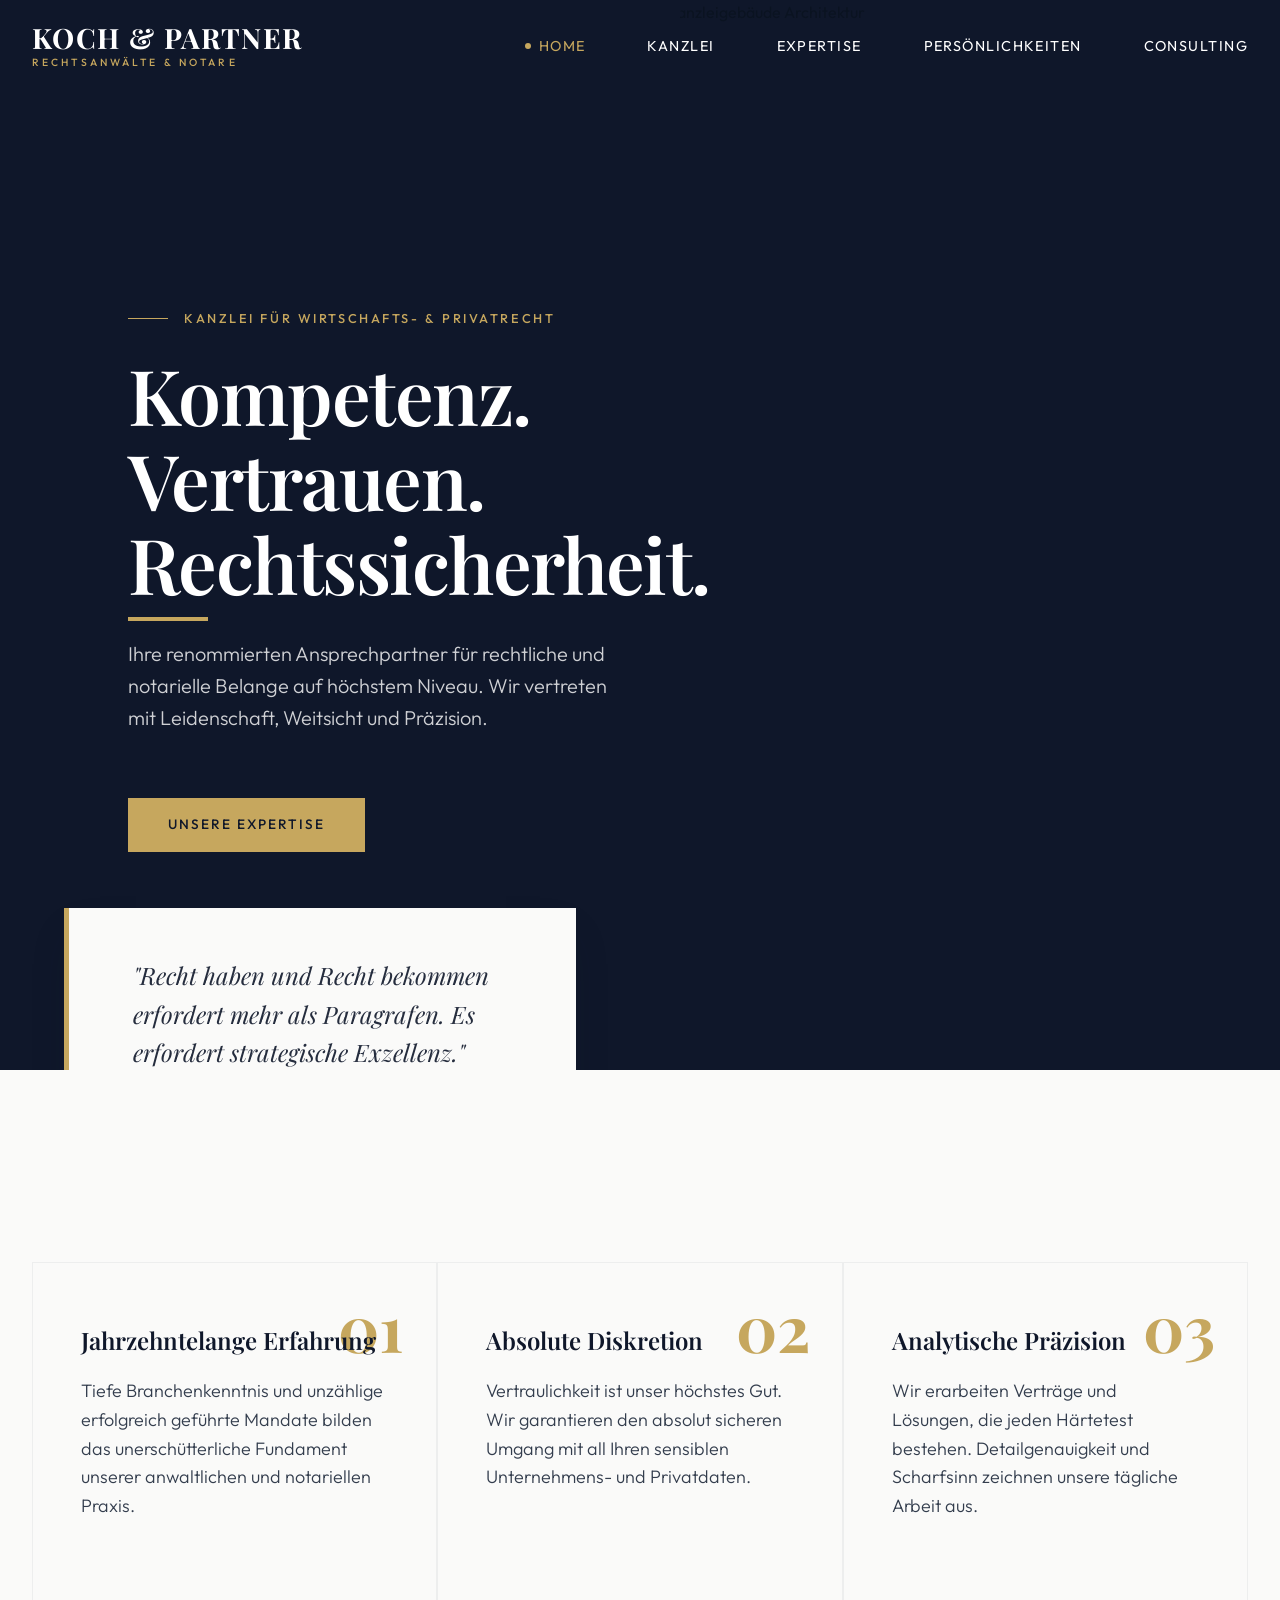
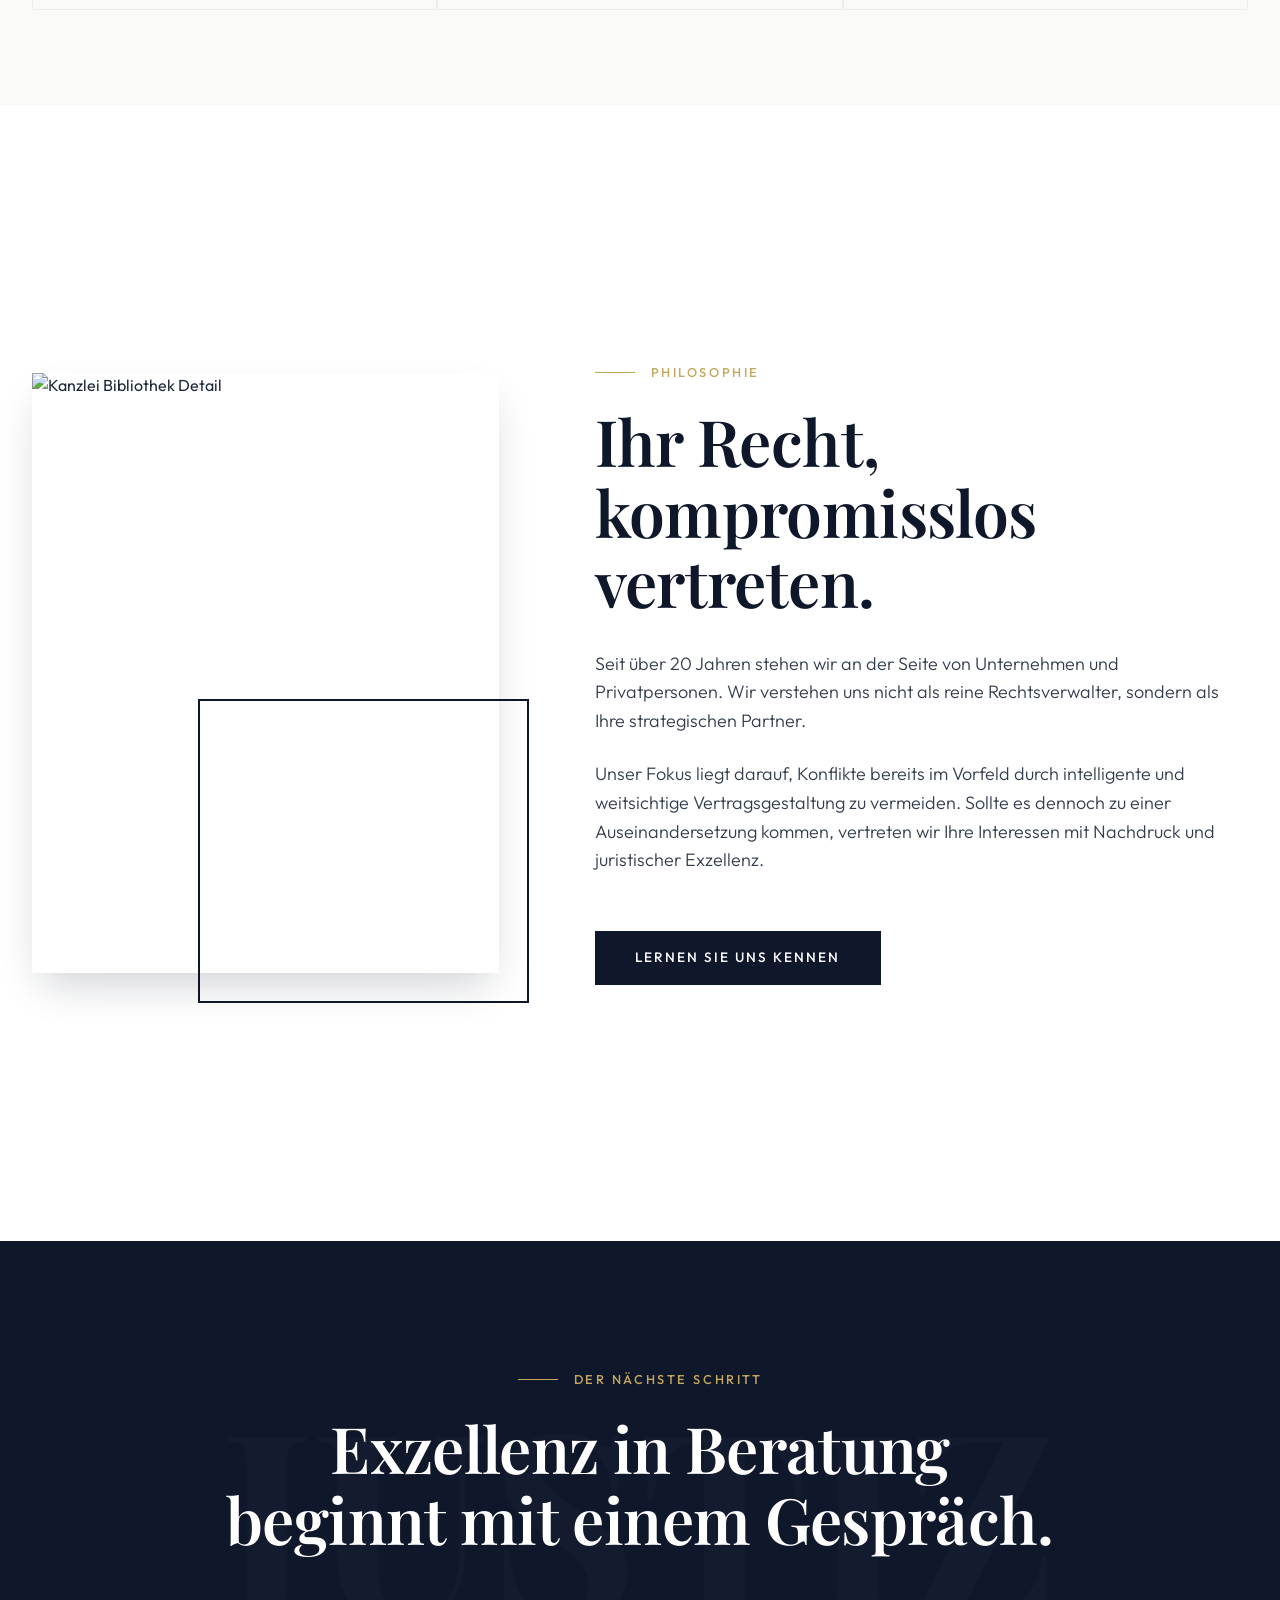
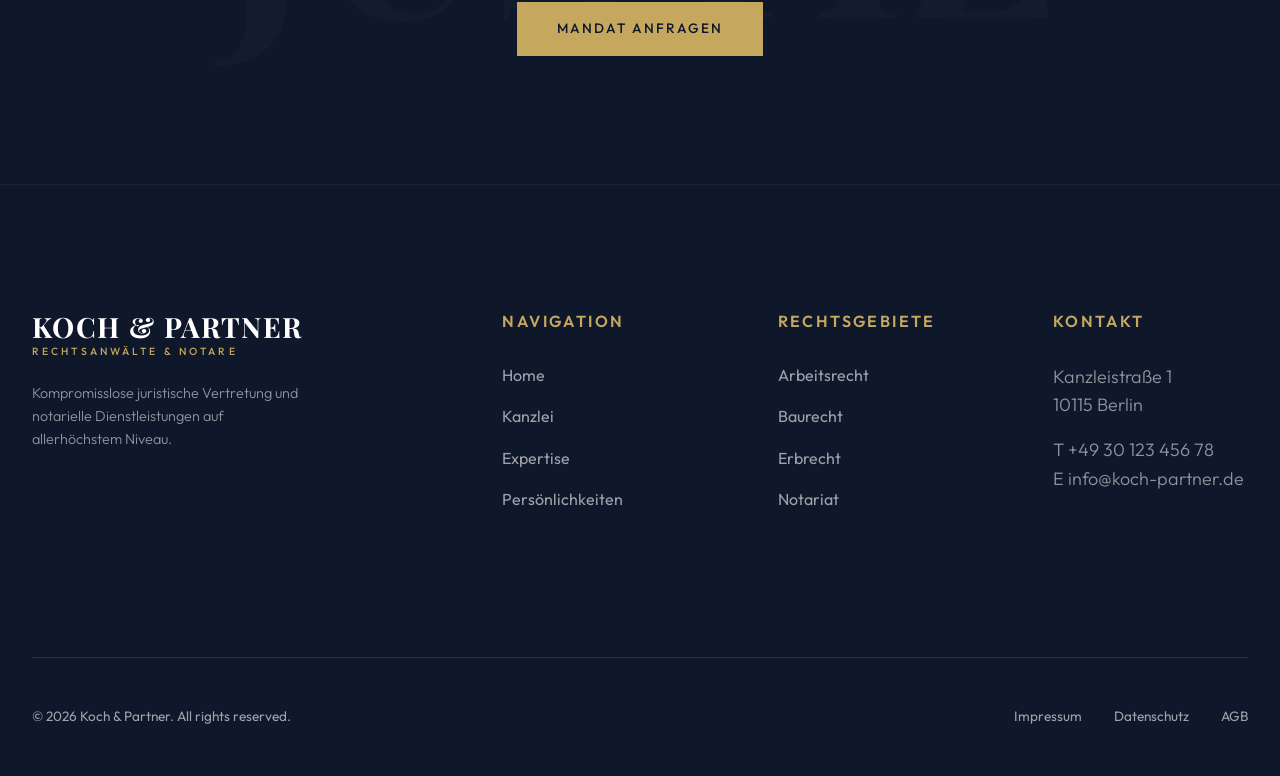
==== index.html @ fc9fce14 "Initial commit for Vercel deployment" ====
<!DOCTYPE html>
<html lang="de">

<head>
    <meta charset="UTF-8">
    <meta name="viewport" content="width=device-width, initial-scale=1.0">
    <title>Dr. Koch & Partner | Die moderne Kanzlei</title>
    <meta name="description"
        content="Moderne und exzellente Rechtsanwalts- und Notarkanzlei. Kompetenz, Vertrauen und Rechtssicherheit auf höchstem Niveau.">
    <link rel="stylesheet" href="index.css">
    <script src="main.js" defer></script>

    <style>
        /* Creative Home Styles */
        .hero {
            min-height: 100vh;
            display: grid;
            grid-template-columns: 1fr 1fr;
            background-color: var(--color-primary);
            position: relative;
            overflow: hidden;
        }

        .hero-content {
            padding: 20vh 5vw 10vh 10vw;
            display: flex;
            flex-direction: column;
            justify-content: center;
            z-index: 2;
            color: var(--color-white);
        }

        .hero-content h1 {
            color: var(--color-white);
            margin-bottom: 2rem;
            position: relative;
        }

        .hero-content h1::after {
            content: '';
            position: absolute;
            bottom: -15px;
            left: 0;
            width: 80px;
            height: 4px;
            background: var(--color-accent);
        }

        .hero-content p {
            font-size: 1.25rem;
            max-width: 500px;
            margin-bottom: 3rem;
            opacity: 0.8;
            font-weight: 300;
        }

        .hero-image-wrapper {
            position: absolute;
            top: 0;
            right: 0;
            width: 55%;
            height: 100%;
            clip-path: polygon(15% 0, 100% 0, 100% 100%, 0% 100%);
            z-index: 1;
        }

        .hero-image-wrapper img {
            width: 100%;
            height: 100%;
            object-fit: cover;
            filter: brightness(0.7) contrast(1.1);
        }

        /* Abstract overlapping block */
        .abstract-block {
            position: absolute;
            bottom: -50px;
            left: 5vw;
            background: var(--color-bg);
            padding: 3rem 4rem;
            width: 40%;
            min-width: 400px;
            z-index: 3;
            box-shadow: var(--shadow-hover);
            border-left: 5px solid var(--color-accent);
        }

        .abstract-block p {
            color: var(--color-primary);
            font-family: var(--font-heading);
            font-size: 1.5rem;
            font-style: italic;
            margin: 0;
        }

        /* Premium Features */
        .features-section {
            padding: 12rem 0 6rem;
            background-color: var(--color-bg);
            position: relative;
        }

        .features-grid {
            display: grid;
            grid-template-columns: repeat(3, 1fr);
            gap: 0;
        }

        .feature-card {
            padding: 4rem 3rem;
            border: 1px solid rgba(15, 23, 42, 0.05);
            transition: all 0.4s ease;
            position: relative;
            overflow: hidden;
            z-index: 1;
        }

        .feature-card::before {
            content: '';
            position: absolute;
            top: 0;
            left: 0;
            width: 100%;
            height: 100%;
            background: var(--color-white);
            z-index: -1;
            transform: scaleY(0);
            transform-origin: bottom;
            transition: transform 0.5s cubic-bezier(0.16, 1, 0.3, 1);
        }

        .feature-card:hover::before {
            transform: scaleY(1);
        }

        .feature-card:hover {
            z-index: 10;
        }

        .feature-card:hover h3 {
            color: var(--color-accent);
        }

        .feature-number {
            font-family: var(--font-heading);
            font-size: 4rem;
            color: var(--color-accent);
            position: absolute;
            top: 2rem;
            right: 2rem;
            line-height: 1;
            font-weight: 700;
            transition: var(--transition);
        }

        .feature-card:hover .feature-number {
            transform: translateY(-10px) scale(1.05);
        }

        .feature-card:active .feature-number {
            color: var(--color-primary);
            text-shadow: 0 0 25px rgba(15, 23, 42, 0.8);
        }

        .feature-card h3 {
            font-size: 1.5rem;
            margin-bottom: 1.5rem;
            position: relative;
            z-index: 1;
            transition: var(--transition);
        }

        /* Asymmetric Image Section */
        .image-text-split {
            display: grid;
            grid-template-columns: 5fr 7fr;
            align-items: center;
            gap: 6rem;
            padding: var(--spacing-xl) 0;
        }

        .split-image {
            position: relative;
        }

        .split-image img {
            width: 100%;
            height: 600px;
            object-fit: cover;
            box-shadow: var(--shadow-hover);
        }

        .split-image::after {
            content: '';
            position: absolute;
            bottom: -30px;
            right: -30px;
            width: 70%;
            height: 50%;
            border: 2px solid var(--color-primary);
            z-index: -1;
        }

        /* Huge CTA */
        .massive-cta {
            background: var(--color-primary);
            color: var(--color-white);
            padding: 8rem 0;
            text-align: center;
            position: relative;
            overflow: hidden;
        }

        .massive-cta::before {
            content: 'JUSTIZ';
            position: absolute;
            top: 50%;
            left: 50%;
            transform: translate(-50%, -50%);
            font-family: var(--font-heading);
            font-size: 20vw;
            color: rgba(255, 255, 255, 0.02);
            font-weight: 700;
            white-space: nowrap;
            pointer-events: none;
        }

        .massive-cta h2 {
            color: var(--color-white);
            font-size: clamp(3rem, 5vw, 4.5rem);
            margin-bottom: 3rem;
        }

        @media (max-width: 1024px) {
            .hero {
                grid-template-columns: 1fr;
            }

            .hero-image-wrapper {
                width: 100%;
                clip-path: none;
                opacity: 0.3;
            }

            .abstract-block {
                width: 90%;
                left: 5%;
                bottom: -80px;
                padding: 2rem;
            }

            .features-grid {
                grid-template-columns: 1fr;
            }

            .image-text-split {
                grid-template-columns: 1fr;
                gap: 3rem;
            }
        }
    </style>
</head>

<body>

    <!-- Header -> specific dark-mode for index hero -->
    <header class="site-header dark-mode">
        <div class="container">
            <a href="index.html" class="logo">
                Koch & Partner
                <span>Rechtsanwälte & Notare</span>
            </a>

            <button class="mobile-menu-btn" aria-label="Menu öffnen/schließen">
                <span></span>
                <span></span>
                <span></span>
            </button>

            <nav class="main-nav">
                <ul class="nav-list">
                    <li><a href="index.html" class="nav-link active">Home</a></li>
                    <li><a href="about.html" class="nav-link">Kanzlei</a></li>
                    <li><a href="services.html" class="nav-link">Expertise</a></li>
                    <li><a href="team.html" class="nav-link">Persönlichkeiten</a></li>
                    <li><a href="contact.html" class="nav-link">Consulting</a></li>
                </ul>
            </nav>
        </div>
    </header>

    <!-- Creative Hero Section -->
    <section class="hero">
        <div class="hero-content reveal">
            <span class="section-subtitle" style="color:var(--color-accent)">Kanzlei für Wirtschafts- &
                Privatrecht</span>
            <h1>Kompetenz.<br>Vertrauen.<br>Rechtssicherheit.</h1>
            <p>Ihre renommierten Ansprechpartner für rechtliche und notarielle Belange auf höchstem Niveau. Wir
                vertreten mit Leidenschaft, Weitsicht und Präzision.</p>
            <div style="display: flex; gap: 1.5rem; margin-top: 1rem;">
                <a href="services.html" class="btn btn-accent">Unsere Expertise</a>
            </div>
        </div>
        <div class="hero-image-wrapper">
            <img src="https://images.unsplash.com/photo-1497366811353-6870744d04b2?auto=format&fit=crop&q=80"
                alt="Modernes Kanzleigebäude Architektur">
        </div>

        <div class="abstract-block reveal delay-1">
            <p>"Recht haben und Recht bekommen erfordert mehr als Paragrafen. Es erfordert strategische Exzellenz."</p>
        </div>
    </section>

    <!-- Features Section / Grid -->
    <section class="features-section">
        <div class="container" style="max-width: 100%;">
            <div class="features-grid reveal delay-2">

                <div class="feature-card">
                    <span class="feature-number">01</span>
                    <h3>Jahrzehntelange Erfahrung</h3>
                    <p>Tiefe Branchenkenntnis und unzählige erfolgreich geführte Mandate bilden das unerschütterliche
                        Fundament unserer anwaltlichen und notariellen Praxis.</p>
                </div>

                <div class="feature-card">
                    <span class="feature-number">02</span>
                    <h3>Absolute Diskretion</h3>
                    <p>Vertraulichkeit ist unser höchstes Gut. Wir garantieren den absolut sicheren Umgang mit all Ihren
                        sensiblen Unternehmens- und Privatdaten.</p>
                </div>

                <div class="feature-card">
                    <span class="feature-number">03</span>
                    <h3>Analytische Präzision</h3>
                    <p>Wir erarbeiten Verträge und Lösungen, die jeden Härtetest bestehen. Detailgenauigkeit und
                        Scharfsinn zeichnen unsere tägliche Arbeit aus.</p>
                </div>

            </div>
        </div>
    </section>

    <!-- Asymmetric Split -->
    <section class="section-bg-light">
        <div class="container">
            <div class="image-text-split">
                <div class="split-image reveal">
                    <img src="https://images.unsplash.com/photo-1589829085413-56de8ae18c73?auto=format&fit=crop&q=80"
                        alt="Kanzlei Bibliothek Detail">
                </div>
                <div class="split-text reveal delay-1">
                    <span class="section-subtitle">Philosophie</span>
                    <h2 class="section-title">Ihr Recht, kompromisslos vertreten.</h2>
                    <p>Seit über 20 Jahren stehen wir an der Seite von Unternehmen und Privatpersonen. Wir verstehen uns
                        nicht als reine Rechtsverwalter, sondern als Ihre strategischen Partner.</p>
                    <p>Unser Fokus liegt darauf, Konflikte bereits im Vorfeld durch intelligente und weitsichtige
                        Vertragsgestaltung zu vermeiden. Sollte es dennoch zu einer Auseinandersetzung kommen, vertreten
                        wir Ihre Interessen mit Nachdruck und juristischer Exzellenz.</p>
                    <a href="about.html" class="btn btn-primary" style="margin-top: 2rem;">Lernen Sie uns kennen</a>
                </div>
            </div>
        </div>
    </section>

    <!-- Massive CTA -->
    <section class="massive-cta">
        <div class="container reveal">
            <span class="section-subtitle" style="justify-content: center;">Der nächste Schritt</span>
            <h2>Exzellenz in Beratung<br>beginnt mit einem Gespräch.</h2>
            <a href="contact.html" class="btn btn-accent">Mandat anfragen</a>
        </div>
    </section>

    <!-- Footer -->
    <footer class="site-footer">
        <div class="container">
            <div class="footer-grid">
                <div class="footer-col">
                    <a href="index.html" class="logo">
                        Koch & Partner
                        <span>Rechtsanwälte & Notare</span>
                    </a>
                    <p style="font-size: 0.9rem; max-width: 280px;">Kompromisslose juristische Vertretung und notarielle
                        Dienstleistungen auf allerhöchstem Niveau.</p>
                </div>

                <div class="footer-col">
                    <h4>Navigation</h4>
                    <ul class="footer-nav">
                        <li><a href="index.html">Home</a></li>
                        <li><a href="about.html">Kanzlei</a></li>
                        <li><a href="services.html">Expertise</a></li>
                        <li><a href="team.html">Persönlichkeiten</a></li>
                    </ul>
                </div>

                <div class="footer-col">
                    <h4>Rechtsgebiete</h4>
                    <ul class="footer-nav">
                        <li><a href="services.html">Arbeitsrecht</a></li>
                        <li><a href="services.html">Baurecht</a></li>
                        <li><a href="services.html">Erbrecht</a></li>
                        <li><a href="services.html">Notariat</a></li>
                    </ul>
                </div>

                <div class="footer-col">
                    <h4>Kontakt</h4>
                    <div class="footer-contact">
                        <p>Kanzleistraße 1<br>10115 Berlin</p>
                        <p>T +49 30 123 456 78<br>E info@koch-partner.de</p>
                    </div>
                </div>
            </div>

            <div class="footer-bottom">
                <div>&copy; 2026 Koch & Partner. All rights reserved.</div>
                <div style="display:flex; gap: 2rem;">
                    <a href="#" style="color: rgba(255,255,255,0.6);">Impressum</a>
                    <a href="#" style="color: rgba(255,255,255,0.6);">Datenschutz</a>
                    <a href="#" style="color: rgba(255,255,255,0.6);">AGB</a>
                </div>
            </div>
        </div>
    </footer>

</body>

</html>
---- index.css ----
/* index.css - Version 2.0 (Creative Redesign) */
@import url('https://fonts.googleapis.com/css2?family=Outfit:wght@300;400;500;600;700&family=Playfair+Display:ital,wght@0,400;0,600;0,700;1,400;1,600&display=swap');

:root {
    /* New Color Palette */
    --color-primary: #0F172A;
    /* Deep Midnight Blue */
    --color-accent: #C6A75E;
    /* Warm Champagne Gold */
    --color-bg: #FAFAF9;
    /* Off-White */
    --color-text: #1E293B;
    /* Anthracite */
    --color-white: #FFFFFF;

    /* Gradients & Shadows for Premium Feel */
    --gradient-primary: linear-gradient(135deg, #0F172A 0%, #1E293B 100%);
    --gradient-accent: linear-gradient(135deg, #C6A75E 0%, #E3C886 100%);
    --shadow-soft: 0 10px 30px -10px rgba(15, 23, 42, 0.1);
    --shadow-hover: 0 20px 40px -10px rgba(15, 23, 42, 0.2);

    /* Typography */
    --font-heading: 'Playfair Display', serif;
    --font-body: 'Outfit', sans-serif;

    /* Spacing & Layout */
    --container-max-width: 1400px;
    --spacing-xs: 0.5rem;
    --spacing-sm: 1rem;
    --spacing-md: 2rem;
    --spacing-lg: 5rem;
    --spacing-xl: 8rem;

    /* Styling */
    --border-radius: 0px;
    /* Sharp, modern edges */
    --transition: all 0.4s cubic-bezier(0.16, 1, 0.3, 1);
}

/* Reset & Smooth Scroll */
html {
    scroll-behavior: smooth;
}

* {
    margin: 0;
    padding: 0;
    box-sizing: border-box;
}

body {
    font-family: var(--font-body);
    background-color: var(--color-bg);
    color: var(--color-text);
    line-height: 1.6;
    -webkit-font-smoothing: antialiased;
    -moz-osx-font-smoothing: grayscale;
    overflow-x: hidden;
}

/* Typography Enhancements */
h1,
h2,
h3,
h4,
h5,
h6 {
    font-family: var(--font-heading);
    color: var(--color-primary);
    font-weight: 600;
    line-height: 1.1;
}

h1 {
    font-size: clamp(3rem, 6vw, 5.5rem);
    letter-spacing: -0.02em;
}

h2 {
    font-size: clamp(2.5rem, 5vw, 4rem);
    letter-spacing: -0.01em;
    margin-bottom: 2rem;
}

h3 {
    font-size: clamp(1.5rem, 3vw, 2rem);
}

p {
    font-size: 1.125rem;
    opacity: 0.9;
    margin-bottom: 1.5rem;
    font-weight: 300;
}

a {
    color: var(--color-accent);
    text-decoration: none;
    transition: var(--transition);
}

img {
    max-width: 100%;
    height: auto;
    display: block;
}

.container {
    max-width: var(--container-max-width);
    margin: 0 auto;
    padding: 0 var(--spacing-md);
}

/* Buttons - Modernized */
.btn {
    display: inline-flex;
    align-items: center;
    justify-content: center;
    padding: 1rem 2.5rem;
    font-family: var(--font-body);
    font-weight: 500;
    text-align: center;
    border: none;
    cursor: pointer;
    transition: var(--transition);
    text-transform: uppercase;
    letter-spacing: 0.15em;
    font-size: 0.85rem;
    position: relative;
    overflow: hidden;
    z-index: 1;
}

.btn::before {
    content: '';
    position: absolute;
    top: 0;
    left: 0;
    right: 0;
    bottom: 0;
    z-index: -1;
    transform: scaleX(0);
    transform-origin: left;
    transition: transform 0.5s cubic-bezier(0.16, 1, 0.3, 1);
}

.btn:hover::before {
    transform: scaleX(1);
}

.btn-primary {
    background-color: var(--color-primary);
    color: var(--color-white);
}

.btn-primary::before {
    background-color: var(--color-accent);
}

.btn-primary:hover {
    color: var(--color-primary);
    box-shadow: var(--shadow-hover);
}

.btn:active::before {
    opacity: 0;
}

.btn-primary:active {
    box-shadow: 0 0 0 2px var(--color-accent), 0 0 20px rgba(198, 167, 94, 0.8);
}

.btn-accent {
    background-color: var(--color-accent);
    color: var(--color-primary);
}

.btn-accent::before {
    background-color: var(--color-primary);
}

.btn-accent:hover {
    color: var(--color-white);
    box-shadow: var(--shadow-hover);
}

.btn-accent:active {
    box-shadow: 0 0 0 2px var(--color-primary), 0 0 20px rgba(15, 23, 42, 0.6);
}

.btn-outline {
    background-color: transparent;
    border: 1px solid var(--color-primary);
    color: var(--color-primary);
}

.btn-outline::before {
    background-color: var(--color-primary);
}

.btn-outline:hover {
    color: var(--color-white);
}

/* Modern Creative Header */
.site-header {
    position: fixed;
    top: 0;
    left: 0;
    width: 100%;
    z-index: 1000;
    padding: 1.5rem 0;
    transition: all 0.5s cubic-bezier(0.16, 1, 0.3, 1);
    background: transparent;
}

/* Glassmorphism Solid State on Scroll */
.site-header.scrolled {
    background: rgba(250, 250, 249, 0.85);
    backdrop-filter: blur(20px);
    -webkit-backdrop-filter: blur(20px);
    border-bottom: 1px solid rgba(15, 23, 42, 0.05);
    padding: 1rem 0;
}

/* Specific logic for dark heroes */
.site-header.dark-mode {
    color: var(--color-white);
}

.site-header.dark-mode .nav-link,
.site-header.dark-mode .logo {
    color: var(--color-white);
}

.site-header.dark-mode .nav-link::before {
    background-color: var(--color-accent);
}

/* Revert to dark text when scrolled */
.site-header.scrolled.dark-mode .nav-link,
.site-header.scrolled.dark-mode .logo {
    color: var(--color-primary);
}

.site-header .container {
    display: flex;
    justify-content: space-between;
    align-items: center;
}

.logo {
    font-family: var(--font-heading);
    font-size: 1.75rem;
    font-weight: 700;
    color: var(--color-primary);
    display: flex;
    flex-direction: column;
    line-height: 1;
    text-transform: uppercase;
    letter-spacing: 0.05em;
    position: relative;
    z-index: 1001;
}

.logo span {
    font-family: var(--font-body);
    font-size: 0.65rem;
    font-weight: 500;
    letter-spacing: 0.3em;
    color: var(--color-accent);
    margin-top: 0.4rem;
}

/* Nav */
.main-nav {
    display: flex;
    align-items: center;
}

.nav-list {
    list-style: none;
    display: flex;
    gap: 3rem;
}

.nav-link {
    color: var(--color-primary);
    font-family: var(--font-body);
    font-weight: 400;
    font-size: 0.9rem;
    text-transform: uppercase;
    letter-spacing: 0.1em;
    position: relative;
    padding: 0.5rem 0;
    display: flex;
    align-items: center;
    gap: 0.5rem;
    transition: var(--transition);
}

/* Creative hover state: Small gold dot appears */
.nav-link::before {
    content: '';
    display: inline-block;
    width: 6px;
    height: 6px;
    background-color: var(--color-accent);
    border-radius: 50%;
    opacity: 0;
    transform: scale(0);
    transition: var(--transition);
}

.nav-link:hover::before,
.nav-link.active::before {
    opacity: 1;
    transform: scale(1);
}

.nav-link:hover,
.nav-link.active {
    color: var(--color-accent) !important;
}

/* Mobile Menu Toggle - Creative Cross */
.mobile-menu-btn {
    display: none;
    background: none;
    border: none;
    cursor: pointer;
    width: 30px;
    height: 20px;
    position: relative;
    z-index: 1001;
}

.mobile-menu-btn span {
    display: block;
    position: absolute;
    height: 2px;
    width: 100%;
    background: var(--color-accent);
    /* Make it accent color always */
    border-radius: 2px;
    opacity: 1;
    left: 0;
    transform: rotate(0deg);
    transition: .25s ease-in-out;
}

.mobile-menu-btn span:nth-child(1) {
    top: 0px;
}

.mobile-menu-btn span:nth-child(2) {
    top: 10px;
    width: 70%;
    right: 0;
    left: auto;
}

.mobile-menu-btn span:nth-child(3) {
    top: 20px;
}

.mobile-menu-btn.open span:nth-child(1) {
    top: 10px;
    transform: rotate(135deg);
}

.mobile-menu-btn.open span:nth-child(2) {
    opacity: 0;
    right: -60px;
}

.mobile-menu-btn.open span:nth-child(3) {
    top: 10px;
    transform: rotate(-135deg);
}

/* Layout Utilities */
section {
    padding: var(--spacing-xl) 0;
    position: relative;
}

.section-bg-light {
    background-color: var(--color-white);
}

.section-bg-dark {
    background-color: var(--color-primary);
    color: var(--color-white);
}

.section-bg-dark h2,
.section-bg-dark h3,
.section-bg-dark p {
    color: var(--color-white);
}

.section-subtitle {
    color: var(--color-accent);
    font-family: var(--font-body);
    font-weight: 500;
    text-transform: uppercase;
    letter-spacing: 0.2em;
    font-size: 0.8rem;
    display: flex;
    align-items: center;
    gap: 1rem;
    margin-bottom: 1.5rem;
}

/* Decorative line next to subtitles */
.section-subtitle::before {
    content: '';
    width: 40px;
    height: 1px;
    background-color: var(--color-accent);
}

/* Creative Reveal Animations */
.reveal {
    opacity: 0;
    transform: translateY(40px);
    transition: opacity 1s cubic-bezier(0.16, 1, 0.3, 1), transform 1s cubic-bezier(0.16, 1, 0.3, 1);
}

.reveal.active {
    opacity: 1;
    transform: translateY(0);
}

.reveal.delay-1 {
    transition-delay: 0.2s;
}

.reveal.delay-2 {
    transition-delay: 0.4s;
}

/* Footer - Fixing hover issue */
.site-footer {
    background-color: var(--color-primary);
    color: rgba(255, 255, 255, 0.6);
    padding: var(--spacing-xl) 0 3rem;
    border-top: 1px solid rgba(255, 255, 255, 0.05);
}

.footer-grid {
    display: grid;
    grid-template-columns: 2fr 1fr 1fr 1fr;
    gap: var(--spacing-lg);
    margin-bottom: var(--spacing-xl);
}

.footer-col h4 {
    color: var(--color-accent);
    font-size: 1rem;
    text-transform: uppercase;
    letter-spacing: 0.15em;
    margin-bottom: 2rem;
    font-family: var(--font-body);
}

/* Here is the fix for the footer logo */
.site-footer .logo {
    color: var(--color-white);
    /* Ensure it's white to contrast deep blue/black */
    margin-bottom: 1.5rem;
}

.site-footer .logo:hover {
    color: var(--color-accent);
    /* Turns gold on hover instead of black */
}

.footer-nav {
    list-style: none;
}

.footer-nav li {
    margin-bottom: 1rem;
}

.footer-nav a {
    color: rgba(255, 255, 255, 0.6);
    transition: var(--transition);
}

.footer-nav a:hover {
    color: var(--color-accent);
    padding-left: 8px;
    /* Cool hover slide effect */
}

.footer-contact p {
    margin-bottom: 1rem;
    font-weight: 300;
}

.footer-bottom {
    display: flex;
    justify-content: space-between;
    align-items: center;
    padding-top: 3rem;
    border-top: 1px solid rgba(255, 255, 255, 0.1);
    font-size: 0.85rem;
}

/* Form Styles Global */
.form-group {
    margin-bottom: 2rem;
    position: relative;
}

.form-control {
    width: 100%;
    padding: 1rem 0;
    background: transparent;
    border: none;
    border-bottom: 1px solid rgba(30, 41, 59, 0.2);
    font-family: var(--font-body);
    font-size: 1.1rem;
    color: var(--color-text);
    transition: var(--transition);
}

.form-control:focus {
    outline: none;
    border-bottom-color: var(--color-accent);
}

.form-group label {
    position: absolute;
    top: 1rem;
    left: 0;
    font-size: 1.1rem;
    color: rgba(30, 41, 59, 0.5);
    transition: var(--transition);
    pointer-events: none;
}

.form-control:focus~label,
.form-control:valid~label {
    top: -10px;
    font-size: 0.85rem;
    color: var(--color-accent);
}

/* Media Queries */
@media (max-width: 1024px) {
    .footer-grid {
        grid-template-columns: 1fr 1fr;
    }
}

@media (max-width: 768px) {
    .mobile-menu-btn {
        display: block;
    }

    .main-nav {
        position: fixed;
        top: 0;
        left: 0;
        width: 100%;
        height: 100vh;
        background-color: var(--color-primary);
        display: flex;
        justify-content: center;
        align-items: center;
        opacity: 0;
        visibility: hidden;
        transition: all 0.5s cubic-bezier(0.16, 1, 0.3, 1);
        z-index: 1000;
    }

    .main-nav.active {
        opacity: 1;
        visibility: visible;
    }

    .nav-list {
        flex-direction: column;
        align-items: center;
        gap: 2.5rem;
    }

    .nav-link {
        color: var(--color-white) !important;
        font-size: 1.5rem;
    }

    .nav-link:hover {
        color: var(--color-accent) !important;
    }

    section {
        padding: var(--spacing-lg) 0;
    }

    .footer-grid {
        grid-template-columns: 1fr;
    }

    .footer-bottom {
        flex-direction: column;
        gap: 1rem;
        text-align: center;
    }
}
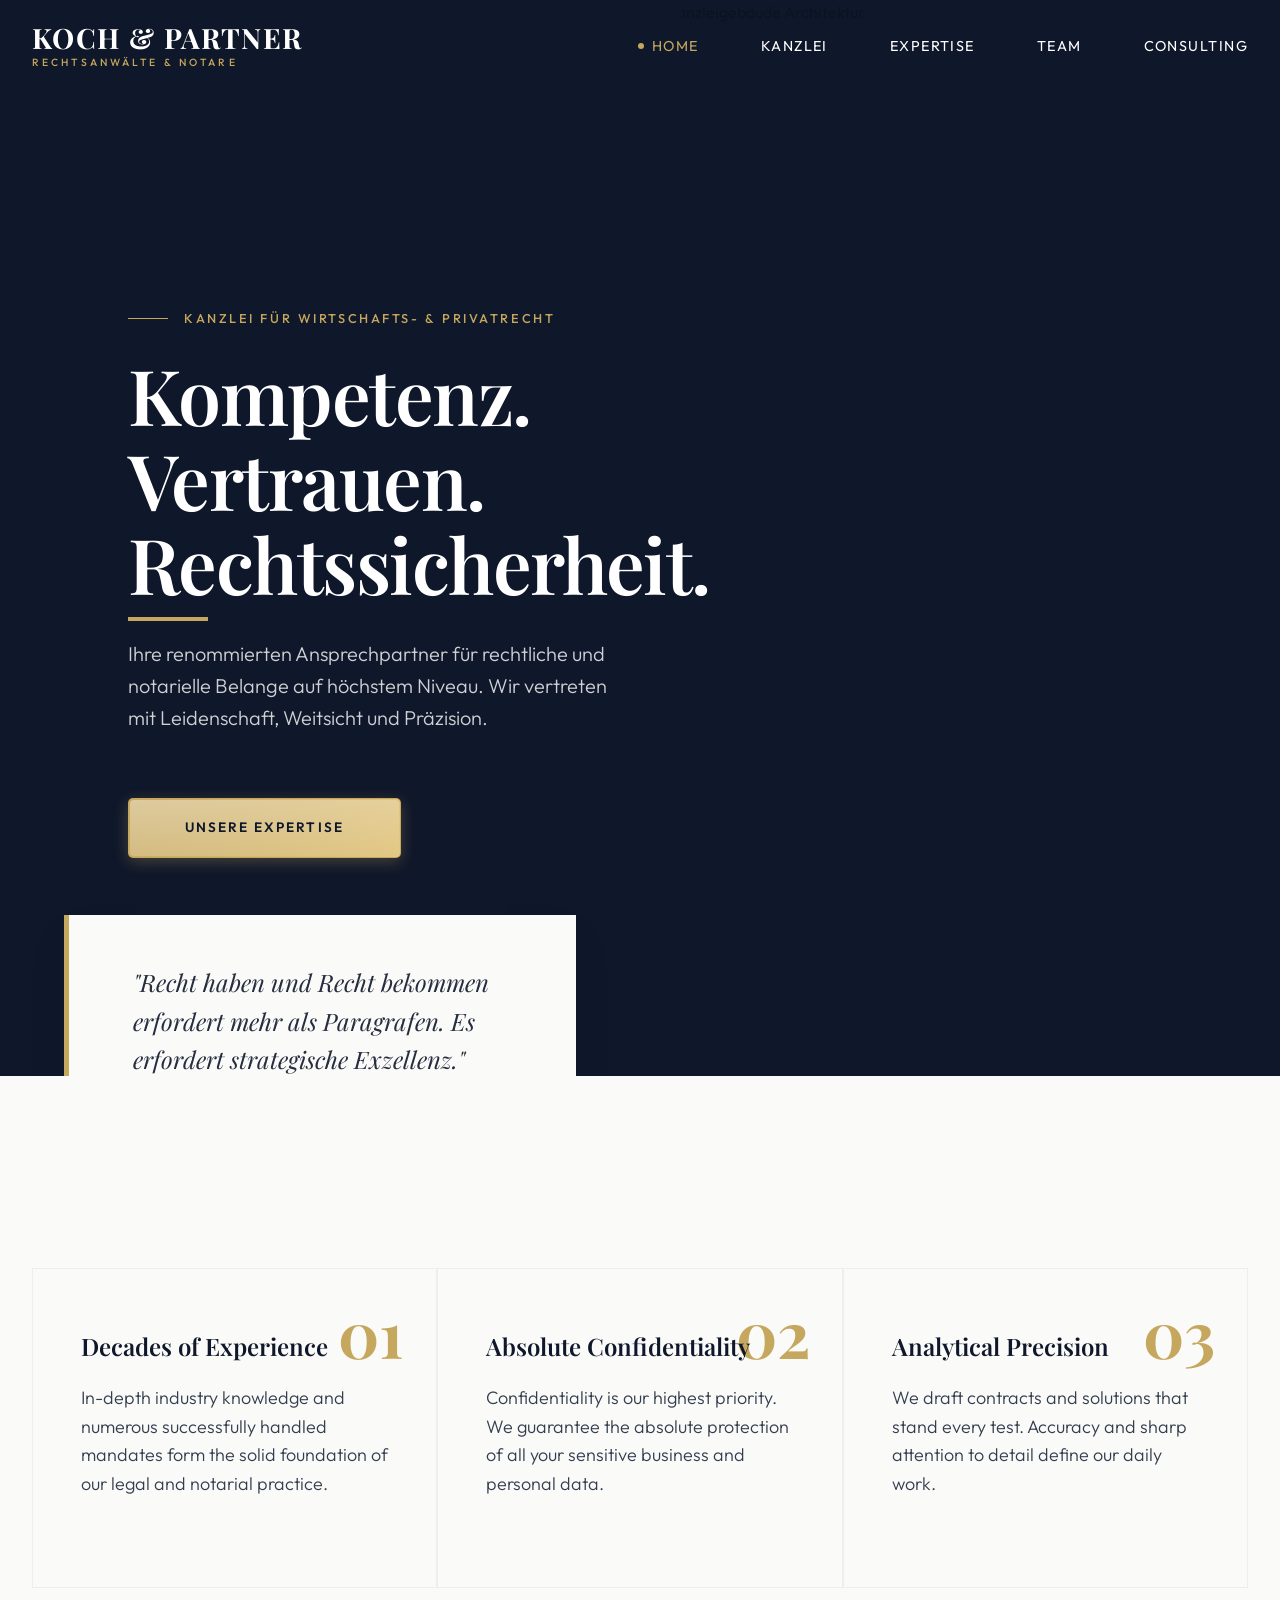
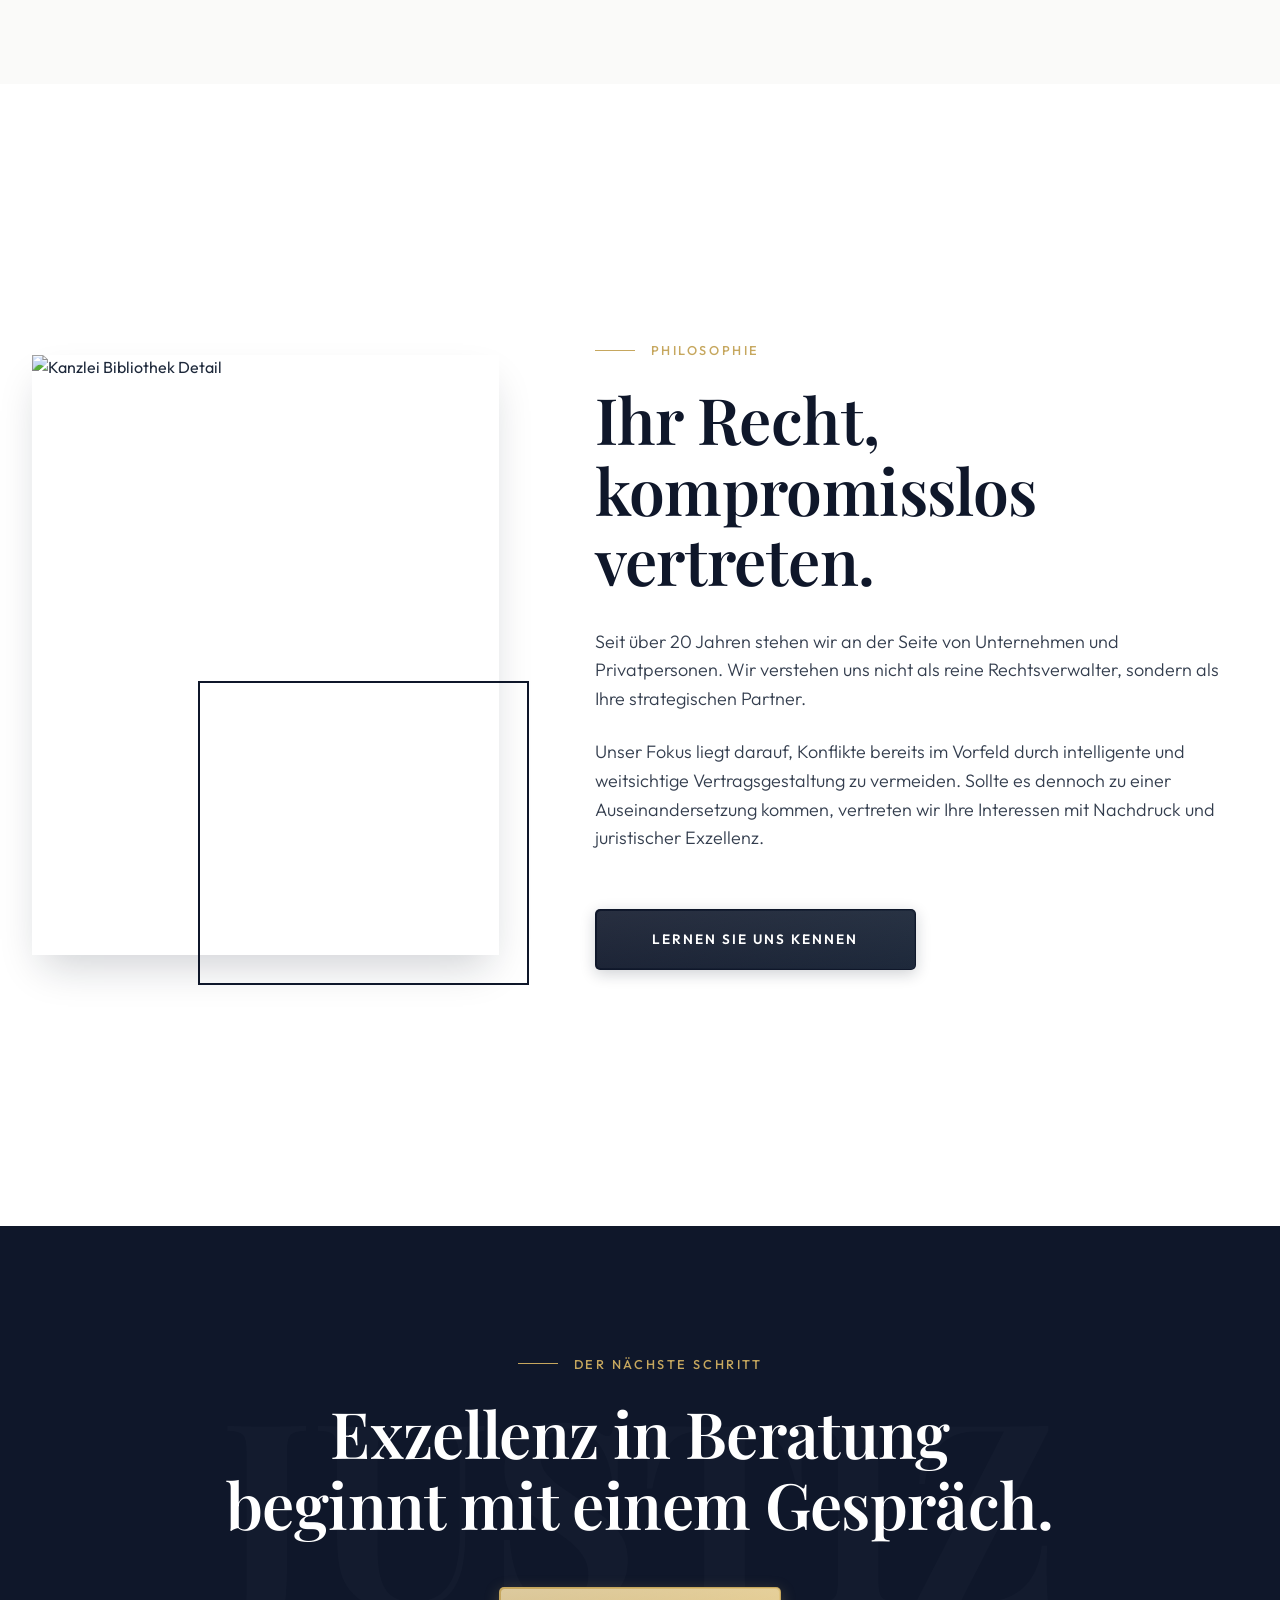
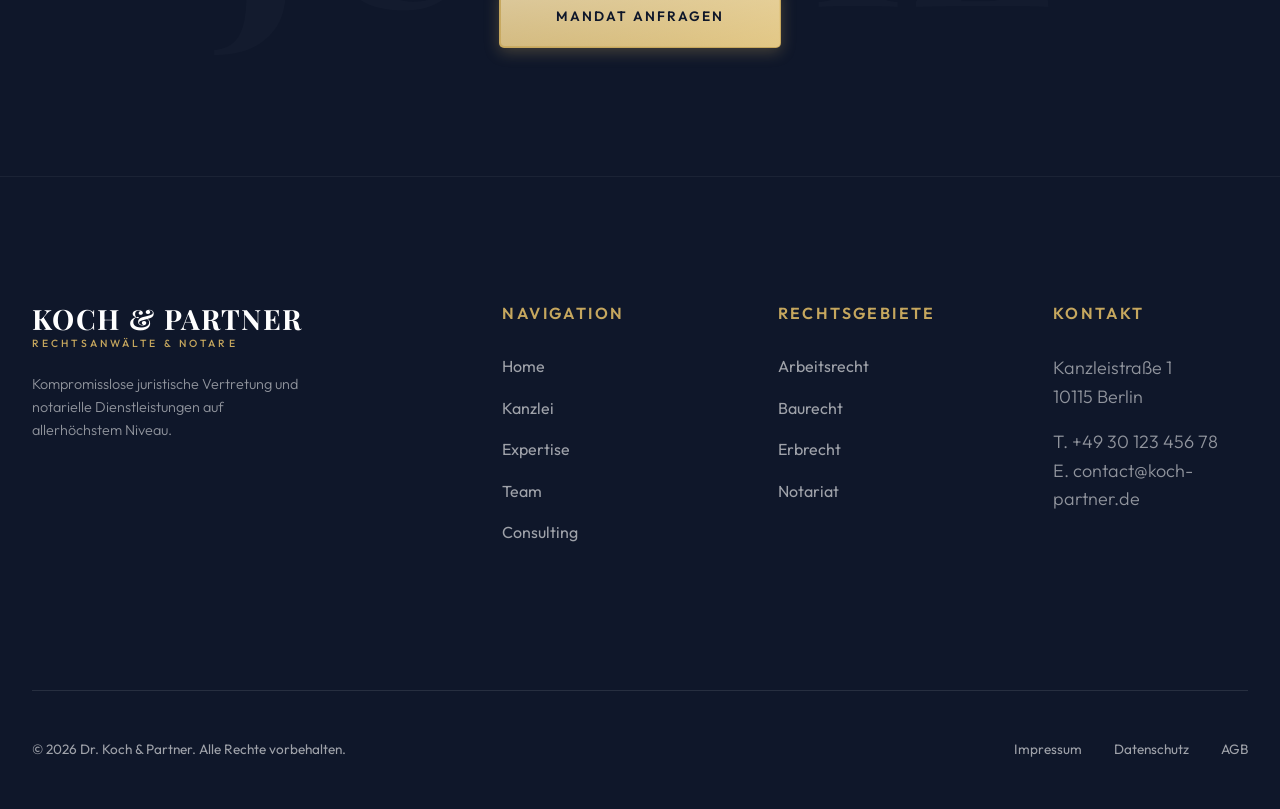
==== commit 1ba4a76b: "Design und Content Update" ====
--- a/index.html
+++ b/index.html
@@ -282,7 +282,7 @@
                     <li><a href="index.html" class="nav-link active">Home</a></li>
                     <li><a href="about.html" class="nav-link">Kanzlei</a></li>
                     <li><a href="services.html" class="nav-link">Expertise</a></li>
-                    <li><a href="team.html" class="nav-link">Persönlichkeiten</a></li>
+                    <li><a href="team.html" class="nav-link">Team</a></li>
                     <li><a href="contact.html" class="nav-link">Consulting</a></li>
                 </ul>
             </nav>
@@ -302,7 +302,7 @@
             </div>
         </div>
         <div class="hero-image-wrapper">
-            <img src="https://images.unsplash.com/photo-1497366811353-6870744d04b2?auto=format&fit=crop&q=80"
+            <img src="https://images.unsplash.com/photo-1497366216548-37526070297c?auto=format&fit=crop&q=80"
                 alt="Modernes Kanzleigebäude Architektur">
         </div>
 
@@ -318,23 +318,23 @@
 
                 <div class="feature-card">
                     <span class="feature-number">01</span>
-                    <h3>Jahrzehntelange Erfahrung</h3>
-                    <p>Tiefe Branchenkenntnis und unzählige erfolgreich geführte Mandate bilden das unerschütterliche
-                        Fundament unserer anwaltlichen und notariellen Praxis.</p>
+                    <h3>Decades of Experience</h3>
+                    <p>In-depth industry knowledge and numerous successfully handled mandates form the solid foundation
+                        of our legal and notarial practice.</p>
                 </div>
 
                 <div class="feature-card">
                     <span class="feature-number">02</span>
-                    <h3>Absolute Diskretion</h3>
-                    <p>Vertraulichkeit ist unser höchstes Gut. Wir garantieren den absolut sicheren Umgang mit all Ihren
-                        sensiblen Unternehmens- und Privatdaten.</p>
+                    <h3>Absolute Confidentiality</h3>
+                    <p>Confidentiality is our highest priority. We guarantee the absolute protection of all your
+                        sensitive business and personal data.</p>
                 </div>
 
                 <div class="feature-card">
                     <span class="feature-number">03</span>
-                    <h3>Analytische Präzision</h3>
-                    <p>Wir erarbeiten Verträge und Lösungen, die jeden Härtetest bestehen. Detailgenauigkeit und
-                        Scharfsinn zeichnen unsere tägliche Arbeit aus.</p>
+                    <h3>Analytical Precision</h3>
+                    <p>We draft contracts and solutions that stand every test. Accuracy and sharp attention to detail
+                        define our daily work.</p>
                 </div>
 
             </div>
@@ -372,7 +372,6 @@
         </div>
     </section>
 
-    <!-- Footer -->
     <footer class="site-footer">
         <div class="container">
             <div class="footer-grid">
@@ -391,7 +390,8 @@
                         <li><a href="index.html">Home</a></li>
                         <li><a href="about.html">Kanzlei</a></li>
                         <li><a href="services.html">Expertise</a></li>
-                        <li><a href="team.html">Persönlichkeiten</a></li>
+                        <li><a href="team.html">Team</a></li>
+                        <li><a href="contact.html">Consulting</a></li>
                     </ul>
                 </div>
 
@@ -409,17 +409,17 @@
                     <h4>Kontakt</h4>
                     <div class="footer-contact">
                         <p>Kanzleistraße 1<br>10115 Berlin</p>
-                        <p>T +49 30 123 456 78<br>E info@koch-partner.de</p>
+                        <p>T. +49 30 123 456 78<br>E. contact@koch-partner.de</p>
                     </div>
                 </div>
             </div>
 
             <div class="footer-bottom">
-                <div>&copy; 2026 Koch & Partner. All rights reserved.</div>
+                <div>&copy; 2026 Dr. Koch & Partner. Alle Rechte vorbehalten.</div>
                 <div style="display:flex; gap: 2rem;">
-                    <a href="#" style="color: rgba(255,255,255,0.6);">Impressum</a>
-                    <a href="#" style="color: rgba(255,255,255,0.6);">Datenschutz</a>
-                    <a href="#" style="color: rgba(255,255,255,0.6);">AGB</a>
+                    <a href="imprint.html" style="color: rgba(255,255,255,0.6);">Impressum</a>
+                    <a href="privacy.html" style="color: rgba(255,255,255,0.6);">Datenschutz</a>
+                    <a href="terms.html" style="color: rgba(255,255,255,0.6);">AGB</a>
                 </div>
             </div>
         </div>
--- a/index.css
+++ b/index.css
@@ -111,95 +111,137 @@
     padding: 0 var(--spacing-md);
 }
 
-/* Buttons - Modernized */
+/* Buttons - Cooler & Premium - Redesigned */
 .btn {
     display: inline-flex;
     align-items: center;
     justify-content: center;
-    padding: 1rem 2.5rem;
+    padding: 1.15rem 3.5rem;
     font-family: var(--font-body);
-    font-weight: 500;
+    font-weight: 600;
     text-align: center;
-    border: none;
     cursor: pointer;
-    transition: var(--transition);
+    transition: all 0.4s cubic-bezier(0.16, 1, 0.3, 1);
     text-transform: uppercase;
     letter-spacing: 0.15em;
     font-size: 0.85rem;
     position: relative;
     overflow: hidden;
     z-index: 1;
-}
-
-.btn::before {
+    border-radius: 5px;
+    /* Sleek rectangle with slightly soft edges */
+    text-decoration: none;
+    border: 1px solid transparent;
+}
+
+/* Base Primary Button */
+.btn-primary {
+    background: var(--color-primary);
+    color: var(--color-white);
+    box-shadow: 0 4px 15px rgba(15, 23, 42, 0.2);
+}
+
+.btn-primary::before {
     content: '';
     position: absolute;
     top: 0;
     left: 0;
     right: 0;
     bottom: 0;
+    background: linear-gradient(120deg, var(--color-primary) 0%, #1e293b 100%);
+    z-index: -2;
+}
+
+/* Subtle inner glow / border effect using pseudo element */
+.btn-primary::after {
+    content: '';
+    position: absolute;
+    inset: 1px;
+    /* 1px border */
+    border-radius: 4px;
+    /* match inner slightly smaller */
+    background: linear-gradient(to bottom right, rgba(255, 255, 255, 0.1) 0%, rgba(255, 255, 255, 0) 100%);
     z-index: -1;
-    transform: scaleX(0);
-    transform-origin: left;
-    transition: transform 0.5s cubic-bezier(0.16, 1, 0.3, 1);
-}
-
-.btn:hover::before {
-    transform: scaleX(1);
-}
-
-.btn-primary {
-    background-color: var(--color-primary);
-    color: var(--color-white);
-}
-
-.btn-primary::before {
-    background-color: var(--color-accent);
-}
-
+    pointer-events: none;
+}
+
+/* Primary Button Hover */
 .btn-primary:hover {
+    transform: translateY(-4px);
+    box-shadow: 0 15px 35px -5px rgba(15, 23, 42, 0.4);
+    letter-spacing: 0.2em;
+    color: var(--color-accent);
+}
+
+.btn-primary:hover::after {
+    background: linear-gradient(to bottom right, rgba(198, 167, 94, 0.2) 0%, rgba(255, 255, 255, 0) 100%);
+}
+
+.btn-primary:active {
+    transform: translateY(1px);
+    box-shadow: 0 5px 15px rgba(15, 23, 42, 0.3);
+}
+
+/* Base Accent Button */
+.btn-accent {
+    background: var(--color-accent);
     color: var(--color-primary);
-    box-shadow: var(--shadow-hover);
-}
-
-.btn:active::before {
-    opacity: 0;
-}
-
-.btn-primary:active {
-    box-shadow: 0 0 0 2px var(--color-accent), 0 0 20px rgba(198, 167, 94, 0.8);
-}
-
-.btn-accent {
-    background-color: var(--color-accent);
+    box-shadow: 0 4px 15px rgba(198, 167, 94, 0.3);
+}
+
+.btn-accent::before {
+    content: '';
+    position: absolute;
+    top: 0;
+    left: 0;
+    right: 0;
+    bottom: 0;
+    background: linear-gradient(120deg, var(--color-accent) 0%, #e3c886 100%);
+    z-index: -2;
+}
+
+/* Subtle inner glow / border effect */
+.btn-accent::after {
+    content: '';
+    position: absolute;
+    inset: 1px;
+    border-radius: 4px;
+    background: linear-gradient(to bottom right, rgba(255, 255, 255, 0.4) 0%, rgba(255, 255, 255, 0) 100%);
+    z-index: -1;
+    pointer-events: none;
+}
+
+/* Accent Button Hover */
+.btn-accent:hover {
+    transform: translateY(-4px);
+    box-shadow: 0 15px 35px -5px rgba(198, 167, 94, 0.6);
+    letter-spacing: 0.2em;
     color: var(--color-primary);
 }
 
-.btn-accent::before {
-    background-color: var(--color-primary);
-}
-
-.btn-accent:hover {
-    color: var(--color-white);
-    box-shadow: var(--shadow-hover);
+.btn-accent:hover::after {
+    background: linear-gradient(to bottom right, rgba(255, 255, 255, 0.8) 0%, rgba(255, 255, 255, 0) 100%);
 }
 
 .btn-accent:active {
-    box-shadow: 0 0 0 2px var(--color-primary), 0 0 20px rgba(15, 23, 42, 0.6);
-}
-
+    transform: translateY(1px);
+    box-shadow: 0 5px 15px rgba(198, 167, 94, 0.4);
+}
+
+/* Outline Button */
 .btn-outline {
-    background-color: transparent;
-    border: 1px solid var(--color-primary);
-    color: var(--color-primary);
-}
-
-.btn-outline::before {
-    background-color: var(--color-primary);
+    background: transparent;
+    border: 1px solid rgba(198, 167, 94, 0.5);
+    color: var(--color-accent);
+    backdrop-filter: blur(5px);
 }
 
 .btn-outline:hover {
-    color: var(--color-white);
+    border-color: var(--color-accent);
+    box-shadow: inset 0 0 0 1px var(--color-accent), 0 10px 25px rgba(198, 167, 94, 0.15);
+    transform: translateY(-3px);
+    letter-spacing: 0.2em;
+    background: rgba(198, 167, 94, 0.05);
 }
 
 /* Modern Creative Header */
@@ -554,6 +596,15 @@
 @media (max-width: 1024px) {
     .footer-grid {
         grid-template-columns: 1fr 1fr;
+        gap: 2rem;
+    }
+
+    h1 {
+        font-size: clamp(2.5rem, 5vw, 4rem);
+    }
+
+    h2 {
+        font-size: clamp(2rem, 4vw, 3rem);
     }
 }
 
@@ -604,6 +655,7 @@
 
     .footer-grid {
         grid-template-columns: 1fr;
+        gap: 1.5rem;
     }
 
     .footer-bottom {
@@ -611,4 +663,28 @@
         gap: 1rem;
         text-align: center;
     }
+}
+
+@media (max-width: 480px) {
+    h1 {
+        font-size: clamp(2rem, 4vw, 2.5rem);
+    }
+
+    h2 {
+        font-size: clamp(1.75rem, 3.5vw, 2rem);
+    }
+
+    .btn {
+        width: 100%;
+        /* Full width buttons on mobile */
+        padding: 1rem 2rem;
+    }
+
+    .container {
+        padding: 0 var(--spacing-sm);
+    }
+
+    section {
+        padding: 3rem 0;
+    }
 }
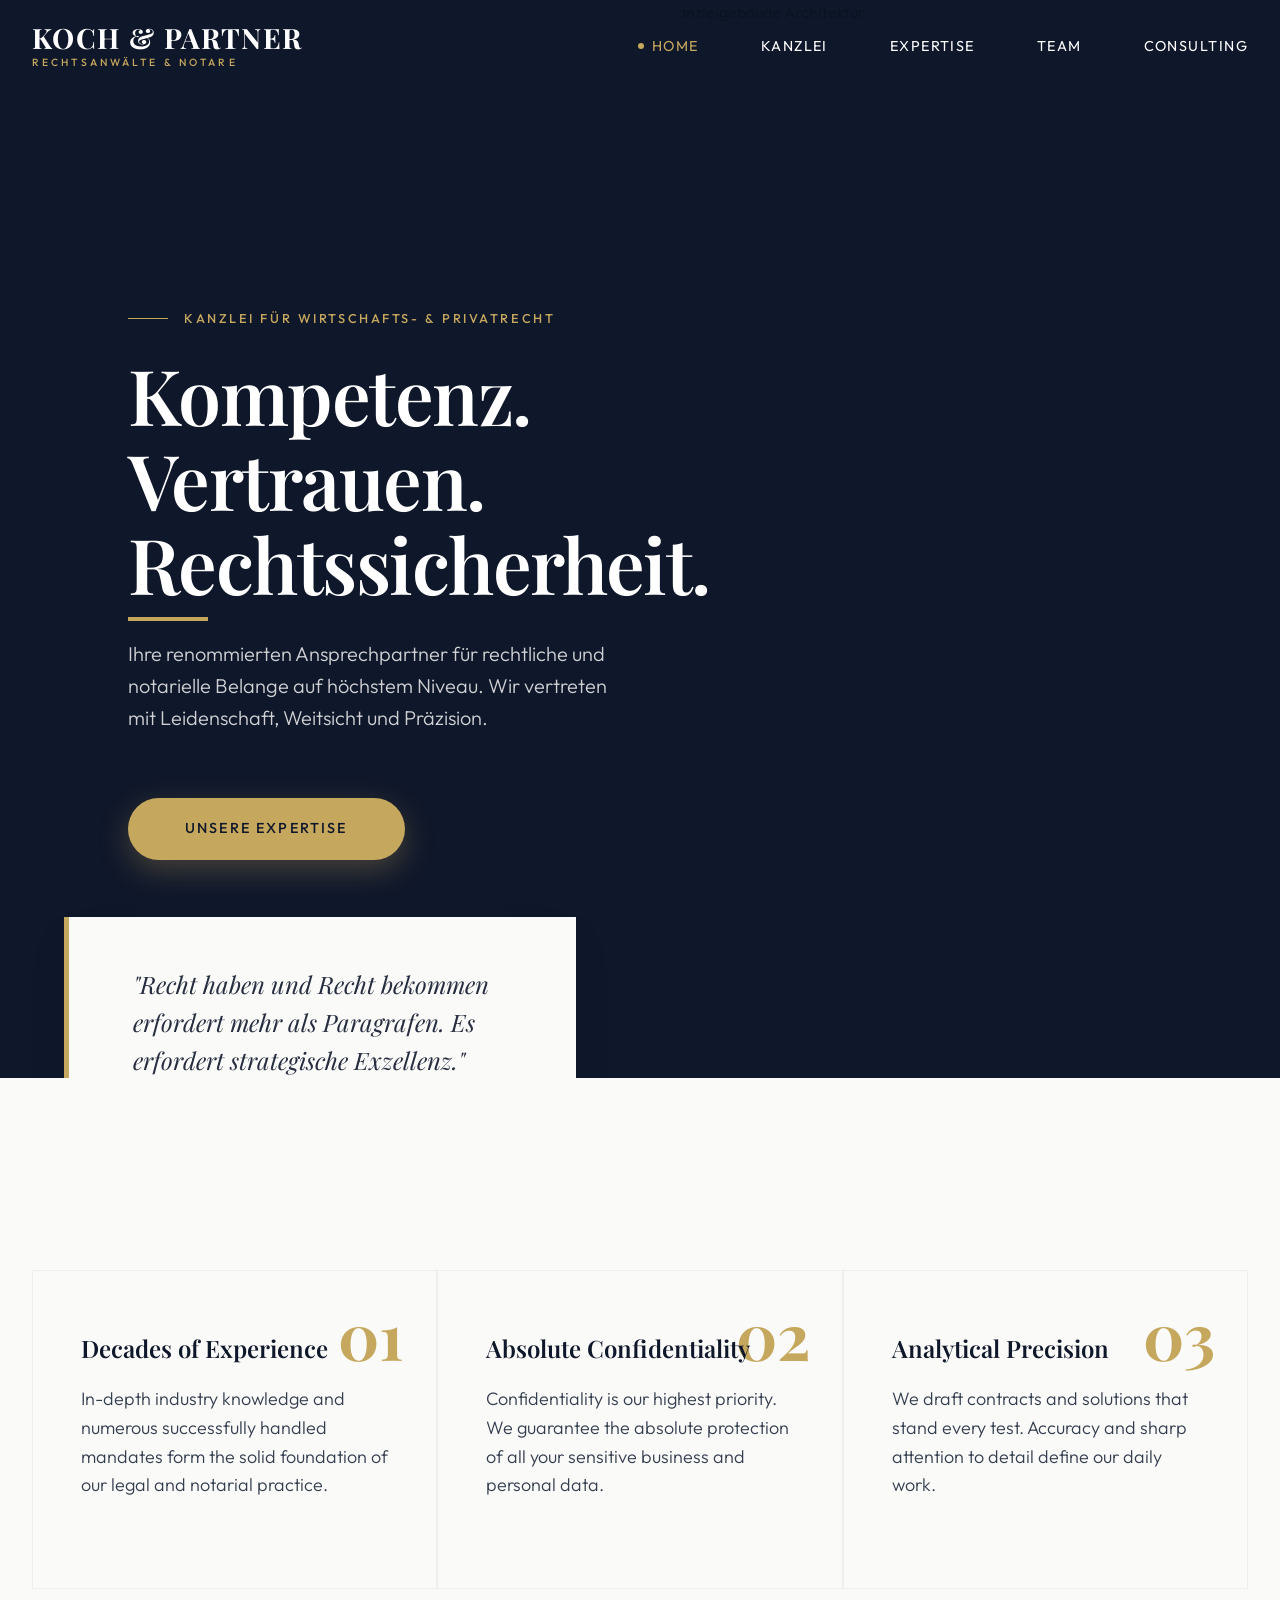
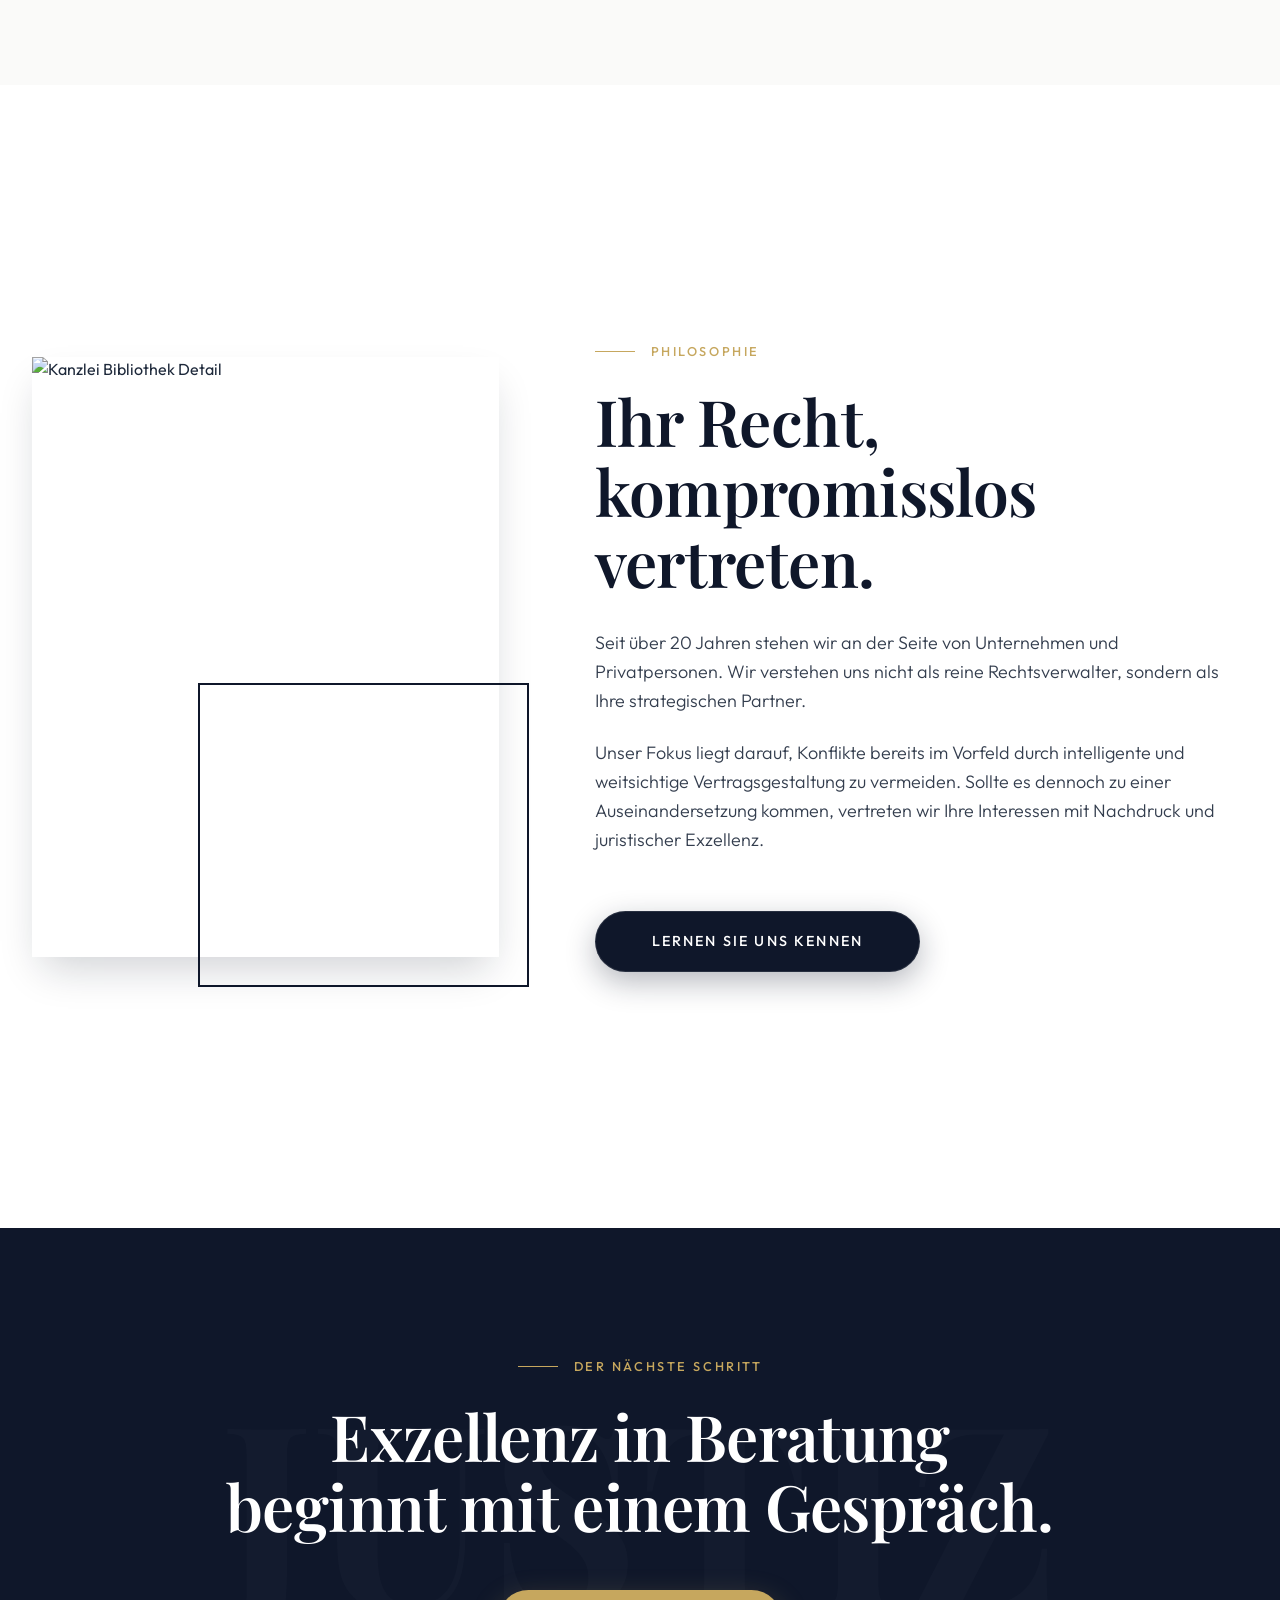
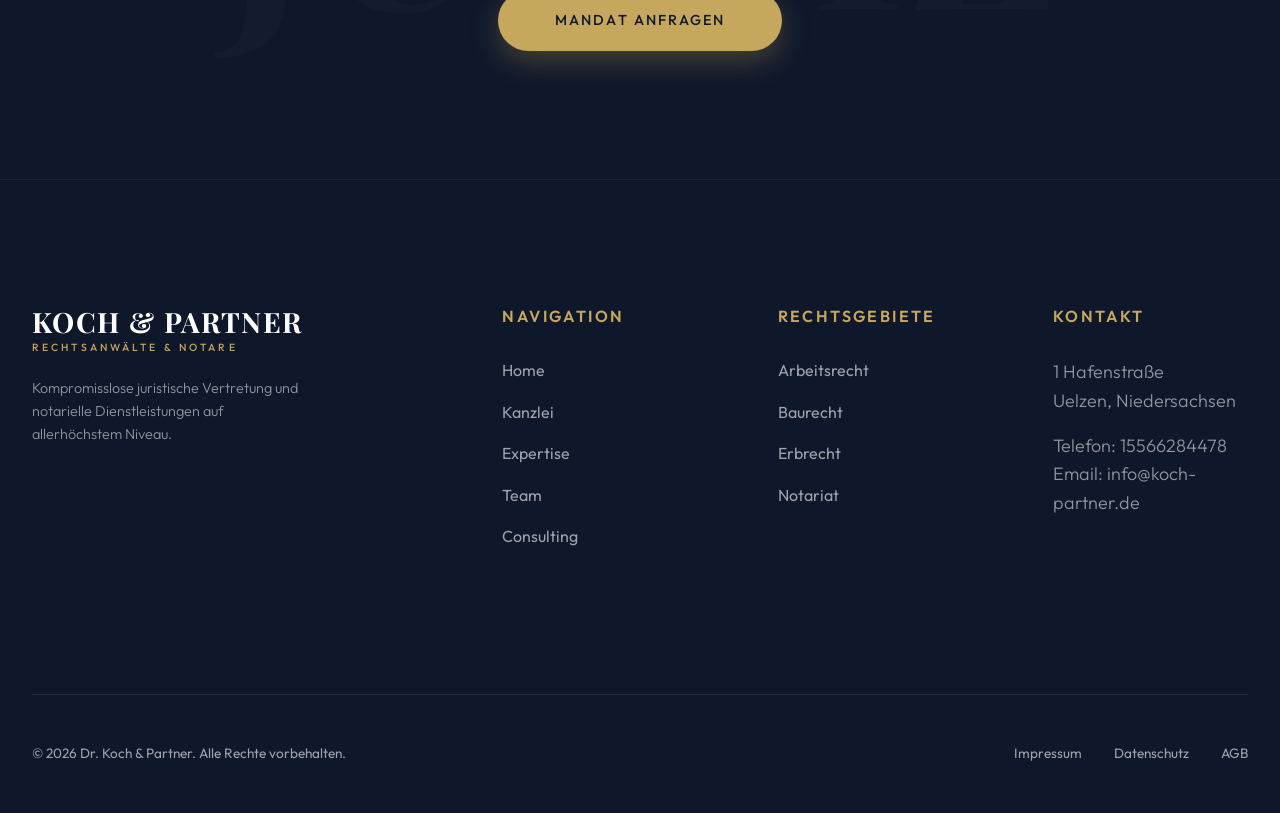
==== commit 1734372e: "Footer geändert" ====
--- a/index.html
+++ b/index.html
@@ -408,8 +408,8 @@
                 <div class="footer-col">
                     <h4>Kontakt</h4>
                     <div class="footer-contact">
-                        <p>Kanzleistraße 1<br>10115 Berlin</p>
-                        <p>T. +49 30 123 456 78<br>E. contact@koch-partner.de</p>
+                        <p>1 Hafenstraße<br>Uelzen, Niedersachsen</p>
+                        <p>Telefon: 15566284478<br>Email: info@koch-partner.de</p>
                     </div>
                 </div>
             </div>
--- a/index.css
+++ b/index.css
@@ -118,130 +118,85 @@
     justify-content: center;
     padding: 1.15rem 3.5rem;
     font-family: var(--font-body);
-    font-weight: 600;
+    font-weight: 500;
     text-align: center;
     cursor: pointer;
-    transition: all 0.4s cubic-bezier(0.16, 1, 0.3, 1);
+    transition: all 0.5s cubic-bezier(0.2, 1, 0.2, 1);
     text-transform: uppercase;
     letter-spacing: 0.15em;
-    font-size: 0.85rem;
+    font-size: 0.9rem;
     position: relative;
     overflow: hidden;
     z-index: 1;
-    border-radius: 5px;
-    /* Sleek rectangle with slightly soft edges */
+    border-radius: 50px;
+    /* Highly modern pill shape */
     text-decoration: none;
     border: 1px solid transparent;
 }
 
-/* Base Primary Button */
-.btn-primary {
-    background: var(--color-primary);
-    color: var(--color-white);
-    box-shadow: 0 4px 15px rgba(15, 23, 42, 0.2);
-}
-
-.btn-primary::before {
+.btn::before {
     content: '';
     position: absolute;
     top: 0;
     left: 0;
-    right: 0;
-    bottom: 0;
-    background: linear-gradient(120deg, var(--color-primary) 0%, #1e293b 100%);
-    z-index: -2;
-}
-
-/* Subtle inner glow / border effect using pseudo element */
-.btn-primary::after {
-    content: '';
-    position: absolute;
-    inset: 1px;
-    /* 1px border */
-    border-radius: 4px;
-    /* match inner slightly smaller */
-    background: linear-gradient(to bottom right, rgba(255, 255, 255, 0.1) 0%, rgba(255, 255, 255, 0) 100%);
+    width: 100%;
+    height: 100%;
+    background: var(--color-white);
     z-index: -1;
-    pointer-events: none;
-}
-
-/* Primary Button Hover */
+    transition: transform 0.6s cubic-bezier(0.2, 1, 0.2, 1);
+    transform: translateY(100%);
+    border-radius: 50px;
+}
+
+.btn:hover::before {
+    transform: translateY(0);
+}
+
+.btn-primary {
+    background: var(--color-primary);
+    color: var(--color-white);
+    border: 1px solid rgba(255, 255, 255, 0.1);
+    box-shadow: 0 10px 30px rgba(15, 23, 42, 0.3);
+}
+
 .btn-primary:hover {
+    color: var(--color-primary);
     transform: translateY(-4px);
-    box-shadow: 0 15px 35px -5px rgba(15, 23, 42, 0.4);
-    letter-spacing: 0.2em;
-    color: var(--color-accent);
-}
-
-.btn-primary:hover::after {
-    background: linear-gradient(to bottom right, rgba(198, 167, 94, 0.2) 0%, rgba(255, 255, 255, 0) 100%);
-}
-
-.btn-primary:active {
-    transform: translateY(1px);
-    box-shadow: 0 5px 15px rgba(15, 23, 42, 0.3);
-}
-
-/* Base Accent Button */
+    box-shadow: 0 20px 40px rgba(15, 23, 42, 0.5);
+}
+
 .btn-accent {
     background: var(--color-accent);
     color: var(--color-primary);
-    box-shadow: 0 4px 15px rgba(198, 167, 94, 0.3);
+    box-shadow: 0 10px 30px rgba(198, 167, 94, 0.3);
+}
+
+.btn-accent:hover {
+    color: var(--color-accent);
+    transform: translateY(-4px);
+    box-shadow: 0 20px 40px rgba(198, 167, 94, 0.6);
 }
 
 .btn-accent::before {
-    content: '';
-    position: absolute;
-    top: 0;
-    left: 0;
-    right: 0;
-    bottom: 0;
-    background: linear-gradient(120deg, var(--color-accent) 0%, #e3c886 100%);
-    z-index: -2;
-}
-
-/* Subtle inner glow / border effect */
-.btn-accent::after {
-    content: '';
-    position: absolute;
-    inset: 1px;
-    border-radius: 4px;
-    background: linear-gradient(to bottom right, rgba(255, 255, 255, 0.4) 0%, rgba(255, 255, 255, 0) 100%);
-    z-index: -1;
-    pointer-events: none;
-}
-
-/* Accent Button Hover */
-.btn-accent:hover {
-    transform: translateY(-4px);
-    box-shadow: 0 15px 35px -5px rgba(198, 167, 94, 0.6);
-    letter-spacing: 0.2em;
-    color: var(--color-primary);
-}
-
-.btn-accent:hover::after {
-    background: linear-gradient(to bottom right, rgba(255, 255, 255, 0.8) 0%, rgba(255, 255, 255, 0) 100%);
-}
-
-.btn-accent:active {
-    transform: translateY(1px);
-    box-shadow: 0 5px 15px rgba(198, 167, 94, 0.4);
+    background: var(--color-primary);
 }
 
 /* Outline Button */
 .btn-outline {
     background: transparent;
-    border: 1px solid rgba(198, 167, 94, 0.5);
+    border: 1px solid var(--color-accent);
     color: var(--color-accent);
     backdrop-filter: blur(5px);
 }
 
 .btn-outline:hover {
-    border-color: var(--color-accent);
-    box-shadow: inset 0 0 0 1px var(--color-accent), 0 10px 25px rgba(198, 167, 94, 0.15);
-    transform: translateY(-3px);
-    letter-spacing: 0.2em;
-    background: rgba(198, 167, 94, 0.05);
+    color: var(--color-primary);
+    transform: translateY(-4px);
+    box-shadow: 0 15px 30px rgba(198, 167, 94, 0.4);
+}
+
+.btn-outline::before {
+    background: var(--color-accent);
 }
 
 /* Modern Creative Header */
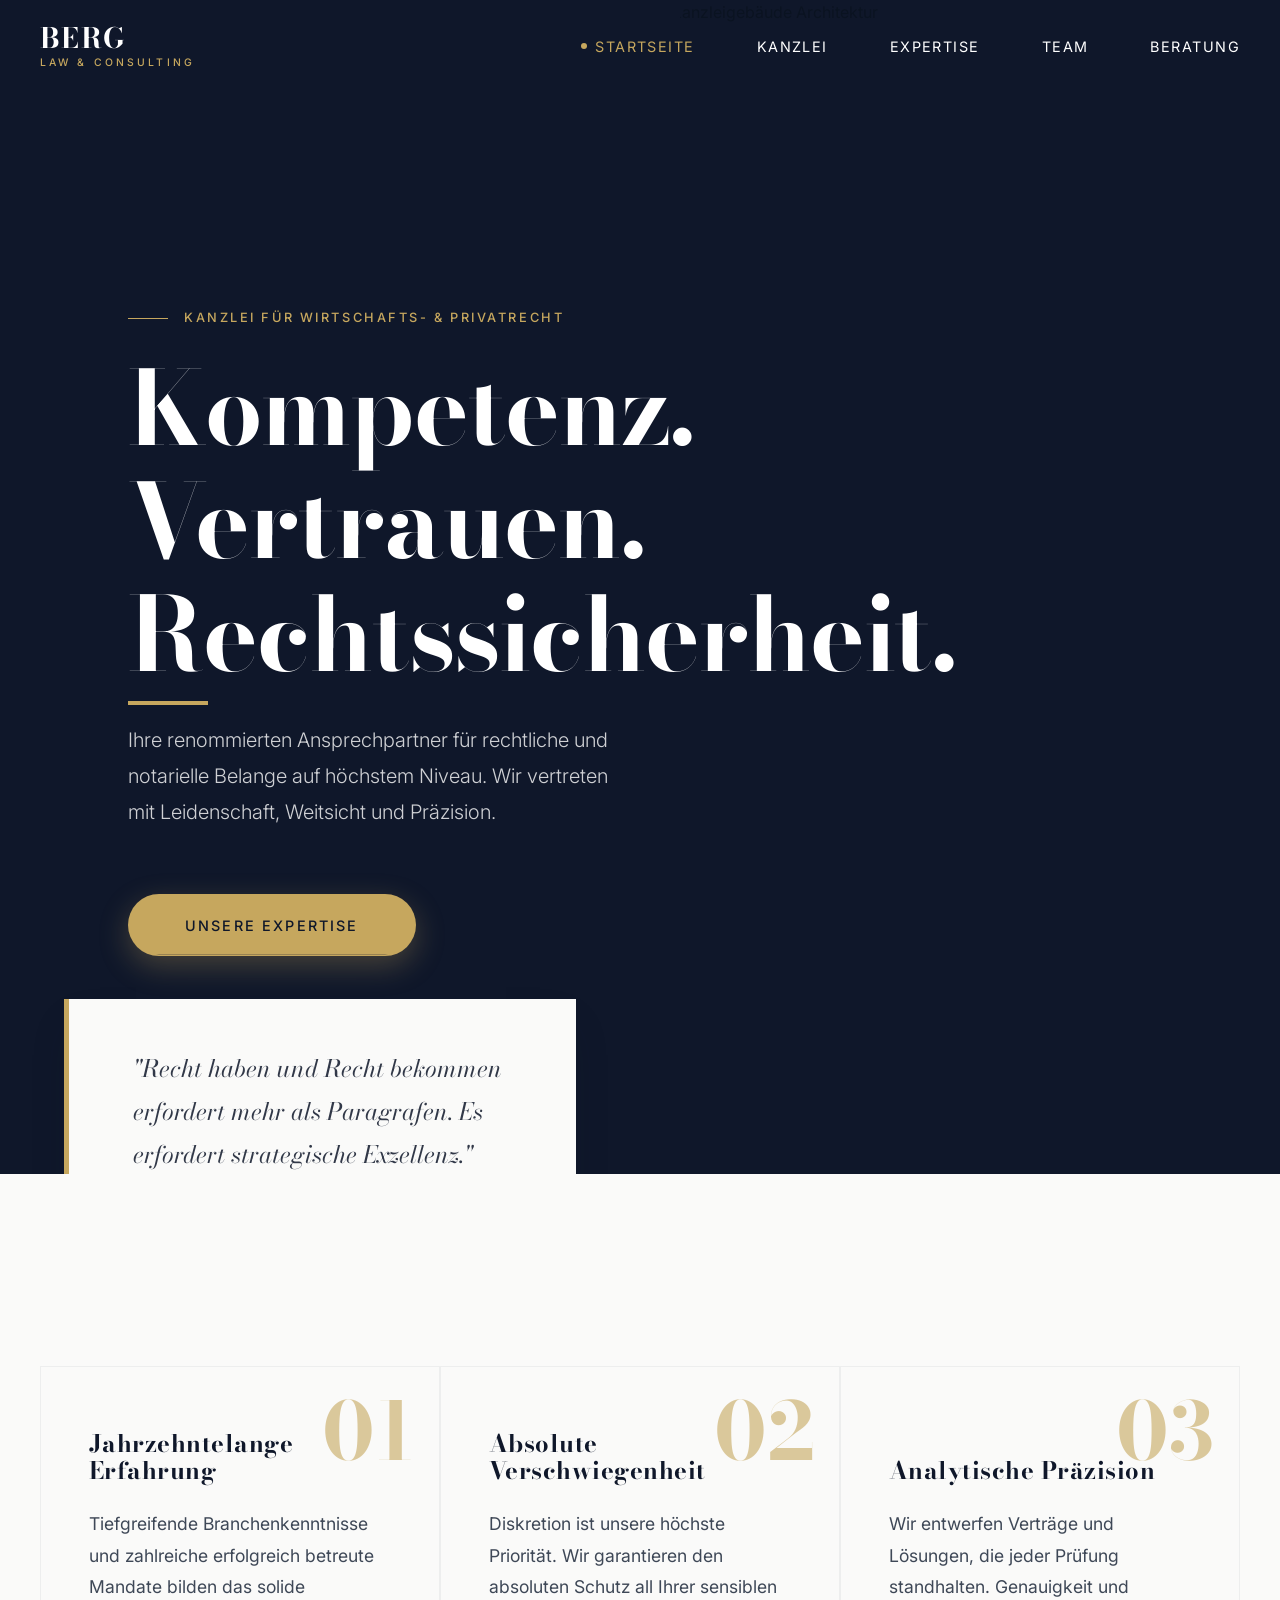
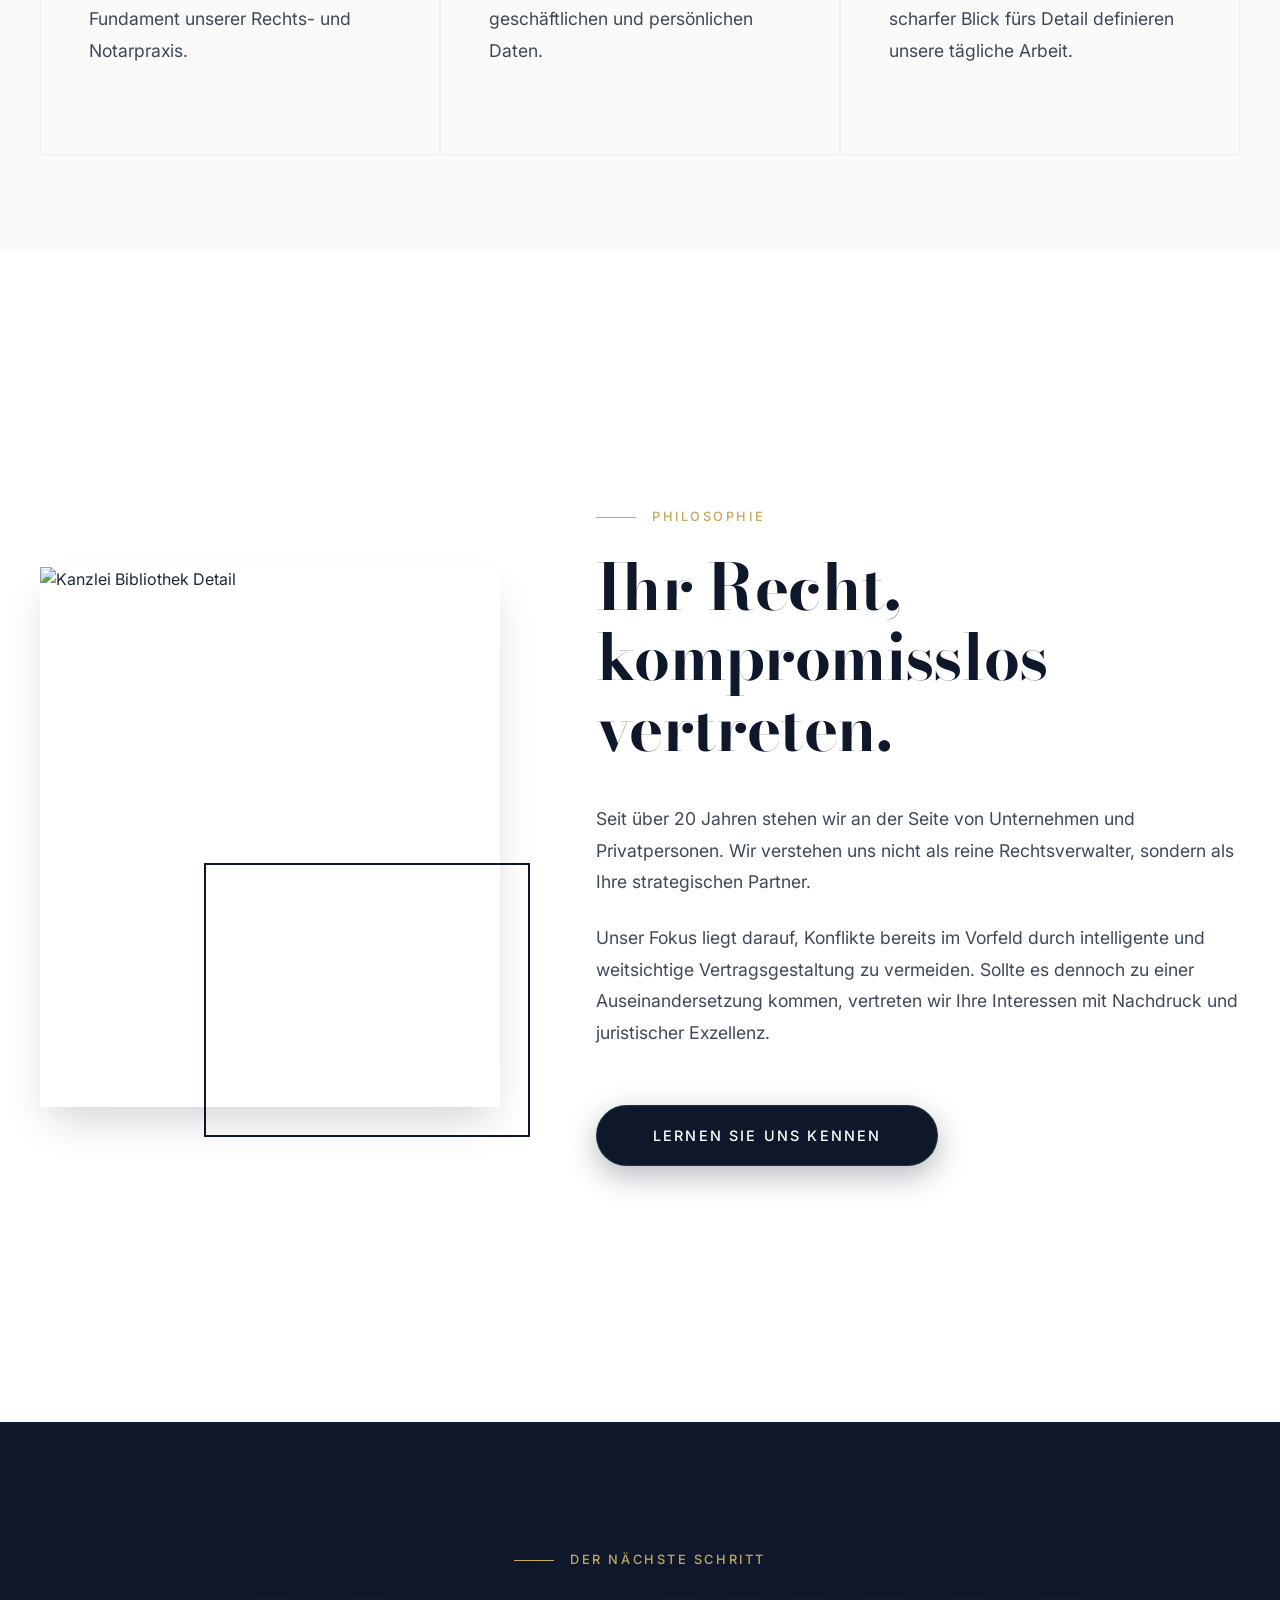
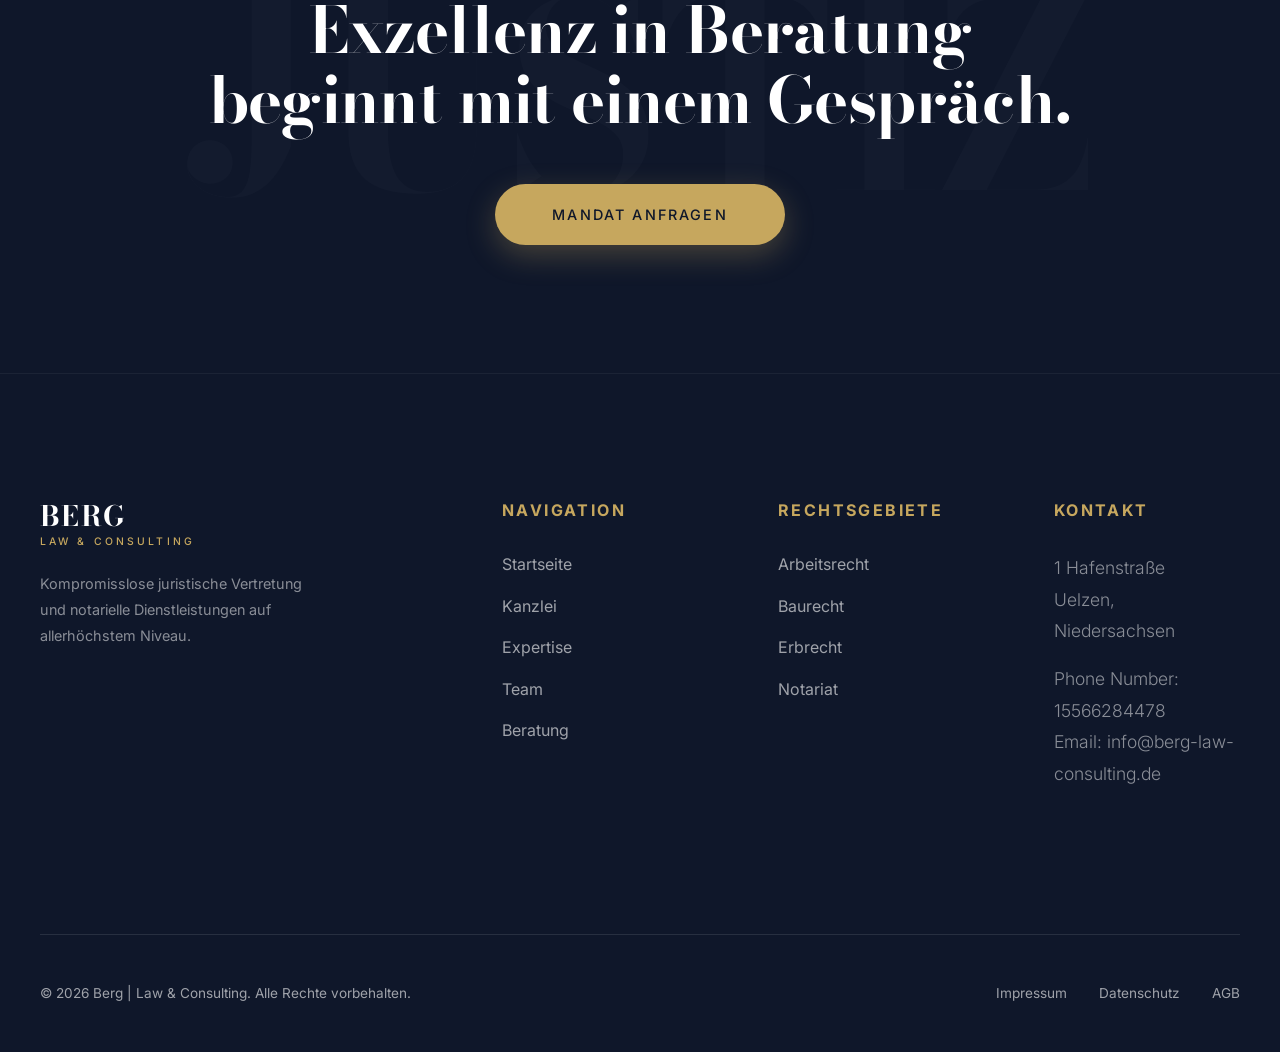
==== commit a83fc363: "Final website updates - content, layout and contact changes" ====
--- a/index.html
+++ b/index.html
@@ -4,7 +4,7 @@
 <head>
     <meta charset="UTF-8">
     <meta name="viewport" content="width=device-width, initial-scale=1.0">
-    <title>Dr. Koch & Partner | Die moderne Kanzlei</title>
+    <title>Berg | Law & Consulting</title>
     <meta name="description"
         content="Moderne und exzellente Rechtsanwalts- und Notarkanzlei. Kompetenz, Vertrauen und Rechtssicherheit auf höchstem Niveau.">
     <link rel="stylesheet" href="index.css">
@@ -107,12 +107,16 @@
         }
 
         .feature-card {
-            padding: 4rem 3rem;
+            padding: clamp(2.5rem, 8vw, 4rem) clamp(1.5rem, 5vw, 3rem);
             border: 1px solid rgba(15, 23, 42, 0.05);
             transition: all 0.4s ease;
             position: relative;
             overflow: hidden;
             z-index: 1;
+            display: flex;
+            flex-direction: column;
+            justify-content: flex-end;
+            min-height: 350px;
         }
 
         .feature-card::before {
@@ -143,14 +147,15 @@
 
         .feature-number {
             font-family: var(--font-heading);
-            font-size: 4rem;
+            font-size: clamp(3rem, 10vw, 5rem);
             color: var(--color-accent);
             position: absolute;
-            top: 2rem;
-            right: 2rem;
+            top: 1.5rem;
+            right: 1.5rem;
             line-height: 1;
             font-weight: 700;
             transition: var(--transition);
+            opacity: 0.6;
         }
 
         .feature-card:hover .feature-number {
@@ -185,7 +190,7 @@
 
         .split-image img {
             width: 100%;
-            height: 600px;
+            height: clamp(300px, 60vh, 600px);
             object-fit: cover;
             box-shadow: var(--shadow-hover);
         }
@@ -267,8 +272,8 @@
     <header class="site-header dark-mode">
         <div class="container">
             <a href="index.html" class="logo">
-                Koch & Partner
-                <span>Rechtsanwälte & Notare</span>
+                Berg
+                <span>Law & Consulting</span>
             </a>
 
             <button class="mobile-menu-btn" aria-label="Menu öffnen/schließen">
@@ -279,11 +284,11 @@
 
             <nav class="main-nav">
                 <ul class="nav-list">
-                    <li><a href="index.html" class="nav-link active">Home</a></li>
+                    <li><a href="index.html" class="nav-link active">Startseite</a></li>
                     <li><a href="about.html" class="nav-link">Kanzlei</a></li>
                     <li><a href="services.html" class="nav-link">Expertise</a></li>
                     <li><a href="team.html" class="nav-link">Team</a></li>
-                    <li><a href="contact.html" class="nav-link">Consulting</a></li>
+                    <li><a href="contact.html" class="nav-link">Beratung</a></li>
                 </ul>
             </nav>
         </div>
@@ -318,23 +323,23 @@
 
                 <div class="feature-card">
                     <span class="feature-number">01</span>
-                    <h3>Decades of Experience</h3>
-                    <p>In-depth industry knowledge and numerous successfully handled mandates form the solid foundation
-                        of our legal and notarial practice.</p>
+                    <h3>Jahrzehntelange Erfahrung</h3>
+                    <p>Tiefgreifende Branchenkenntnisse und zahlreiche erfolgreich betreute Mandate bilden das solide
+                        Fundament unserer Rechts- und Notarpraxis.</p>
                 </div>
 
                 <div class="feature-card">
                     <span class="feature-number">02</span>
-                    <h3>Absolute Confidentiality</h3>
-                    <p>Confidentiality is our highest priority. We guarantee the absolute protection of all your
-                        sensitive business and personal data.</p>
+                    <h3>Absolute Verschwiegenheit</h3>
+                    <p>Diskretion ist unsere höchste Priorität. Wir garantieren den absoluten Schutz all Ihrer sensiblen
+                        geschäftlichen und persönlichen Daten.</p>
                 </div>
 
                 <div class="feature-card">
                     <span class="feature-number">03</span>
-                    <h3>Analytical Precision</h3>
-                    <p>We draft contracts and solutions that stand every test. Accuracy and sharp attention to detail
-                        define our daily work.</p>
+                    <h3>Analytische Präzision</h3>
+                    <p>Wir entwerfen Verträge und Lösungen, die jeder Prüfung standhalten. Genauigkeit und scharfer
+                        Blick fürs Detail definieren unsere tägliche Arbeit.</p>
                 </div>
 
             </div>
@@ -377,8 +382,8 @@
             <div class="footer-grid">
                 <div class="footer-col">
                     <a href="index.html" class="logo">
-                        Koch & Partner
-                        <span>Rechtsanwälte & Notare</span>
+                        Berg
+                        <span>Law & Consulting</span>
                     </a>
                     <p style="font-size: 0.9rem; max-width: 280px;">Kompromisslose juristische Vertretung und notarielle
                         Dienstleistungen auf allerhöchstem Niveau.</p>
@@ -387,11 +392,11 @@
                 <div class="footer-col">
                     <h4>Navigation</h4>
                     <ul class="footer-nav">
-                        <li><a href="index.html">Home</a></li>
+                        <li><a href="index.html">Startseite</a></li>
                         <li><a href="about.html">Kanzlei</a></li>
                         <li><a href="services.html">Expertise</a></li>
                         <li><a href="team.html">Team</a></li>
-                        <li><a href="contact.html">Consulting</a></li>
+                        <li><a href="contact.html">Beratung</a></li>
                     </ul>
                 </div>
 
@@ -409,13 +414,13 @@
                     <h4>Kontakt</h4>
                     <div class="footer-contact">
                         <p>1 Hafenstraße<br>Uelzen, Niedersachsen</p>
-                        <p>Telefon: 15566284478<br>Email: info@koch-partner.de</p>
+                        <p>Phone Number: 15566284478<br>Email: info@berg-law-consulting.de</p>
                     </div>
                 </div>
             </div>
 
             <div class="footer-bottom">
-                <div>&copy; 2026 Dr. Koch & Partner. Alle Rechte vorbehalten.</div>
+                <div>&copy; 2026 Berg | Law & Consulting. Alle Rechte vorbehalten.</div>
                 <div style="display:flex; gap: 2rem;">
                     <a href="imprint.html" style="color: rgba(255,255,255,0.6);">Impressum</a>
                     <a href="privacy.html" style="color: rgba(255,255,255,0.6);">Datenschutz</a>
--- a/index.css
+++ b/index.css
@@ -1,16 +1,12 @@
 /* index.css - Version 2.0 (Creative Redesign) */
-@import url('https://fonts.googleapis.com/css2?family=Outfit:wght@300;400;500;600;700&family=Playfair+Display:ital,wght@0,400;0,600;0,700;1,400;1,600&display=swap');
+@import url('https://fonts.googleapis.com/css2?family=Inter:wght@300;400;500;600&family=Bodoni+Moda:ital,opsz,wght@0,6..96,400..900;1,6..96,400..900&display=swap');
 
 :root {
-    /* New Color Palette */
+    /* ... (colors omitted for brevity, keeping existing) ... */
     --color-primary: #0F172A;
-    /* Deep Midnight Blue */
     --color-accent: #C6A75E;
-    /* Warm Champagne Gold */
     --color-bg: #FAFAF9;
-    /* Off-White */
     --color-text: #1E293B;
-    /* Anthracite */
     --color-white: #FFFFFF;
 
     /* Gradients & Shadows for Premium Feel */
@@ -20,20 +16,19 @@
     --shadow-hover: 0 20px 40px -10px rgba(15, 23, 42, 0.2);
 
     /* Typography */
-    --font-heading: 'Playfair Display', serif;
-    --font-body: 'Outfit', sans-serif;
+    --font-heading: 'Bodoni Moda', serif;
+    --font-body: 'Inter', sans-serif;
 
     /* Spacing & Layout */
     --container-max-width: 1400px;
     --spacing-xs: 0.5rem;
     --spacing-sm: 1rem;
-    --spacing-md: 2rem;
-    --spacing-lg: 5rem;
-    --spacing-xl: 8rem;
+    --spacing-md: clamp(1.5rem, 4vw, 2.5rem);
+    --spacing-lg: clamp(3rem, 7vw, 6rem);
+    --spacing-xl: clamp(5rem, 10vw, 10rem);
 
     /* Styling */
     --border-radius: 0px;
-    /* Sharp, modern edges */
     --transition: all 0.4s cubic-bezier(0.16, 1, 0.3, 1);
 }
 
@@ -67,30 +62,33 @@
 h6 {
     font-family: var(--font-heading);
     color: var(--color-primary);
-    font-weight: 600;
+    font-weight: 700;
     line-height: 1.1;
+    font-optical-sizing: auto;
 }
 
 h1 {
-    font-size: clamp(3rem, 6vw, 5.5rem);
-    letter-spacing: -0.02em;
+    font-size: clamp(3.5rem, 8vw, 6.5rem);
+    letter-spacing: -0.01em;
 }
 
 h2 {
-    font-size: clamp(2.5rem, 5vw, 4rem);
+    font-size: clamp(2.5rem, 5vw, 4.5rem);
     letter-spacing: -0.01em;
-    margin-bottom: 2rem;
+    margin-bottom: 2.5rem;
 }
 
 h3 {
-    font-size: clamp(1.5rem, 3vw, 2rem);
+    font-size: clamp(1.75rem, 3.5vw, 2.5rem);
+    letter-spacing: 0.02em;
 }
 
 p {
-    font-size: 1.125rem;
-    opacity: 0.9;
+    font-size: 1.1rem;
+    line-height: 1.8;
+    opacity: 0.85;
     margin-bottom: 1.5rem;
-    font-weight: 300;
+    font-weight: 400;
 }
 
 a {
@@ -564,6 +562,10 @@
 }
 
 @media (max-width: 768px) {
+    .site-header {
+        padding: 1rem 0;
+    }
+
     .mobile-menu-btn {
         display: block;
     }
@@ -610,12 +612,12 @@
 
     .footer-grid {
         grid-template-columns: 1fr;
-        gap: 1.5rem;
+        gap: 2.5rem;
     }
 
     .footer-bottom {
         flex-direction: column;
-        gap: 1rem;
+        gap: 1.5rem;
         text-align: center;
     }
 }
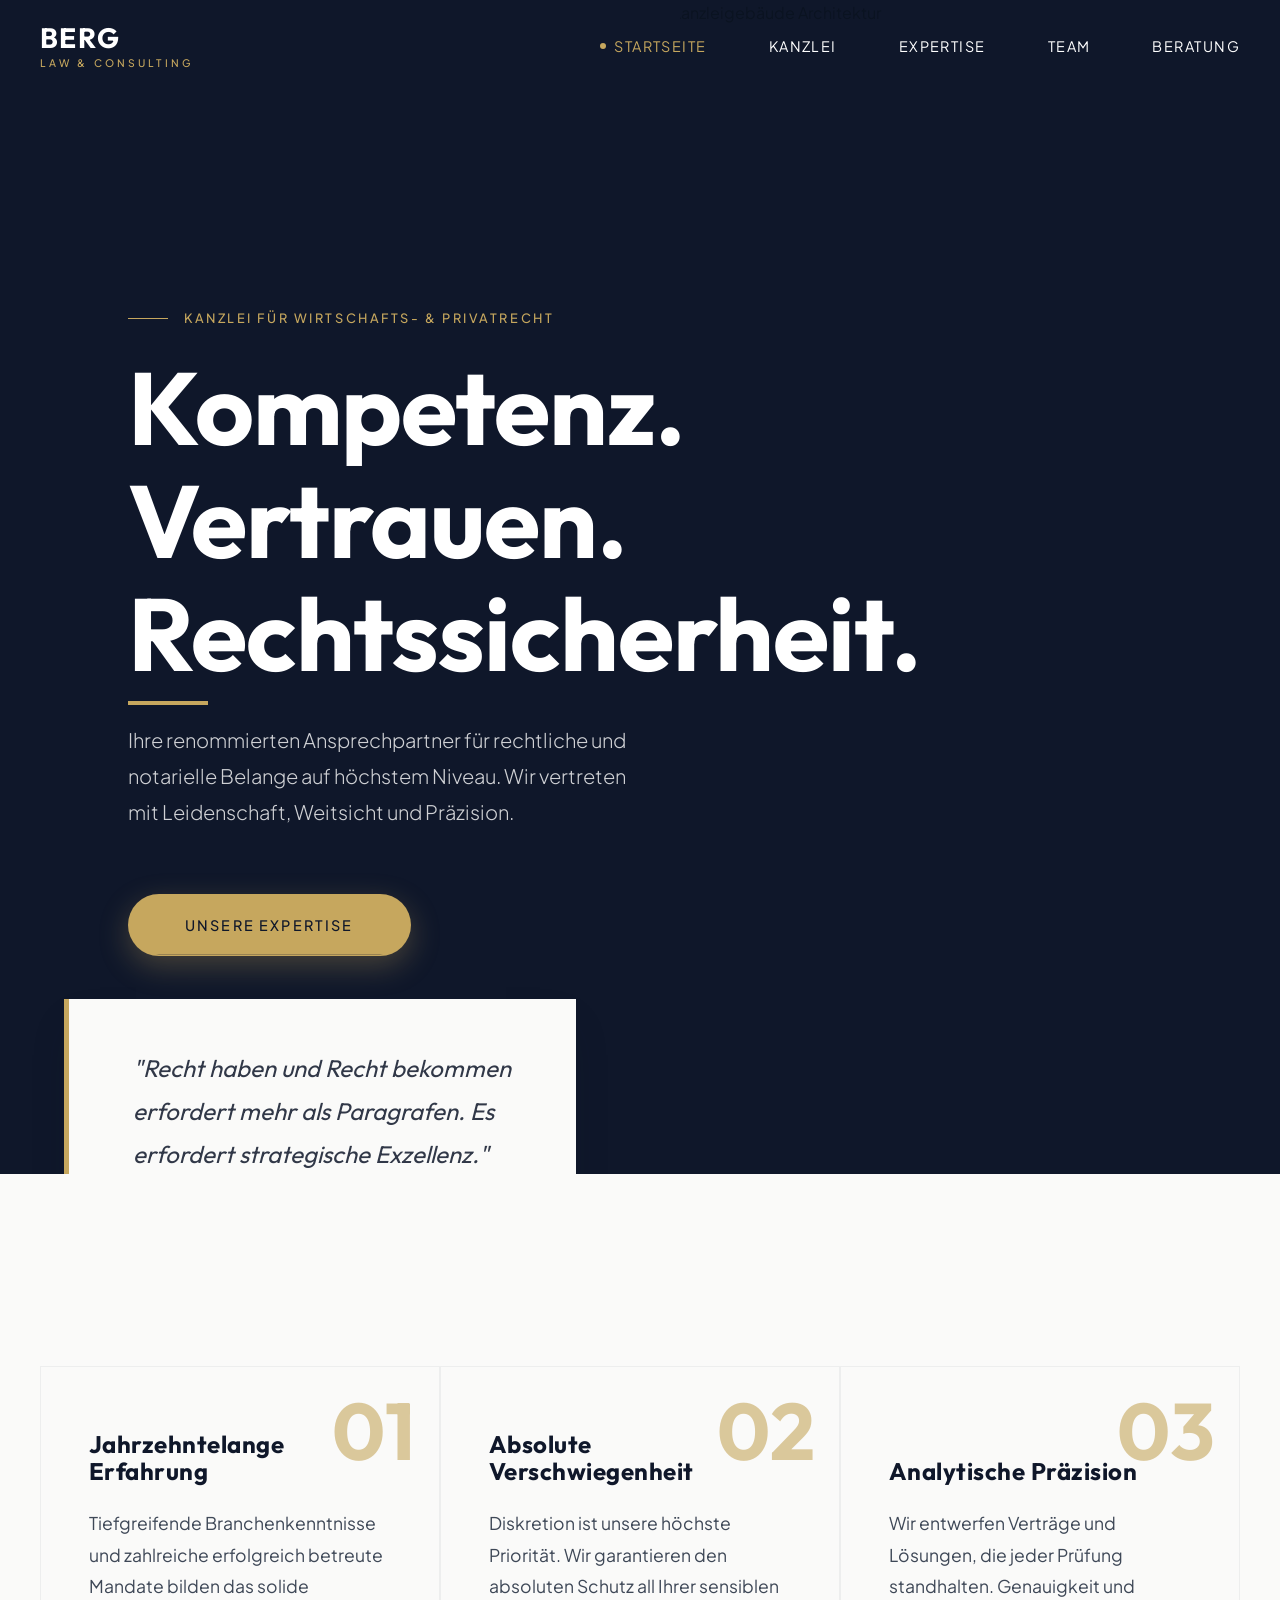
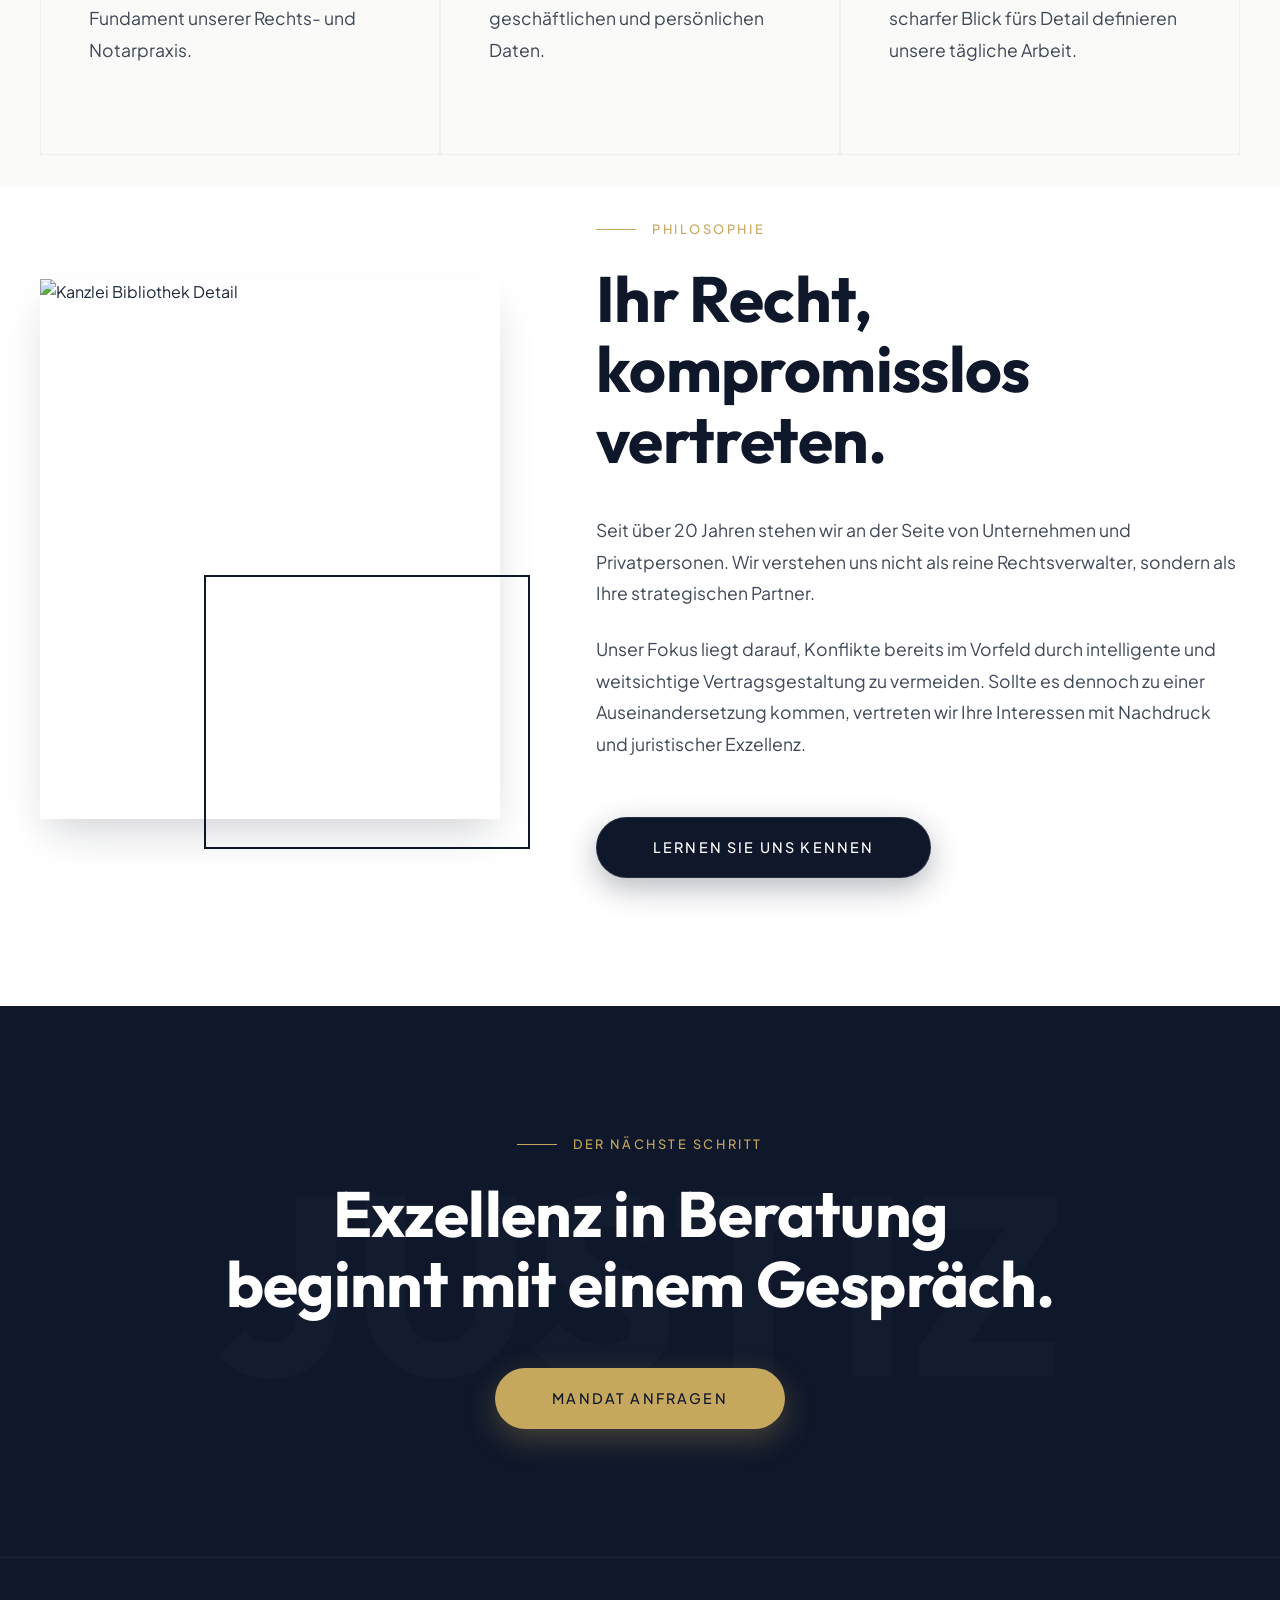
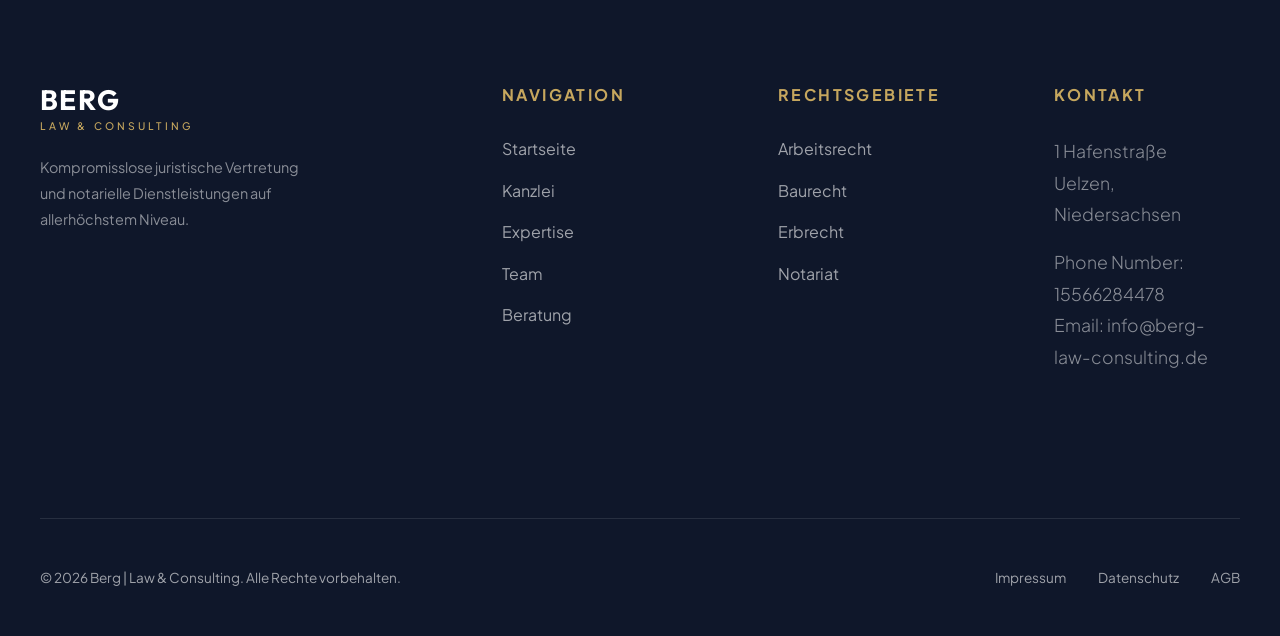
==== commit 6ba5ccd1: "style: reduce gap between features and split section, update footer links and expertise card" ====
--- a/index.html
+++ b/index.html
@@ -95,7 +95,7 @@
 
         /* Premium Features */
         .features-section {
-            padding: 12rem 0 6rem;
+            padding: 12rem 0 2rem;
             background-color: var(--color-bg);
             position: relative;
         }
@@ -181,7 +181,7 @@
             grid-template-columns: 5fr 7fr;
             align-items: center;
             gap: 6rem;
-            padding: var(--spacing-xl) 0;
+            padding: 0;
         }
 
         .split-image {
@@ -347,7 +347,7 @@
     </section>
 
     <!-- Asymmetric Split -->
-    <section class="section-bg-light">
+    <section class="section-bg-light" style="padding-top: 2rem;">
         <div class="container">
             <div class="image-text-split">
                 <div class="split-image reveal">
@@ -403,10 +403,10 @@
                 <div class="footer-col">
                     <h4>Rechtsgebiete</h4>
                     <ul class="footer-nav">
-                        <li><a href="services.html">Arbeitsrecht</a></li>
-                        <li><a href="services.html">Baurecht</a></li>
-                        <li><a href="services.html">Erbrecht</a></li>
-                        <li><a href="services.html">Notariat</a></li>
+                        <li><a href="services.html#arbeitsrecht">Arbeitsrecht</a></li>
+                        <li><a href="services.html#baurecht">Baurecht</a></li>
+                        <li><a href="services.html#erbrecht">Erbrecht</a></li>
+                        <li><a href="services.html#notariat">Notariat</a></li>
                     </ul>
                 </div>
 
--- a/index.css
+++ b/index.css
@@ -1,8 +1,8 @@
 /* index.css - Version 2.0 (Creative Redesign) */
-@import url('https://fonts.googleapis.com/css2?family=Inter:wght@300;400;500;600&family=Bodoni+Moda:ital,opsz,wght@0,6..96,400..900;1,6..96,400..900&display=swap');
+@import url('https://fonts.googleapis.com/css2?family=Outfit:wght@400;500;600;700&family=Plus+Jakarta+Sans:wght@300;400;500;600&display=swap');
 
 :root {
-    /* ... (colors omitted for brevity, keeping existing) ... */
+    /* Colors */
     --color-primary: #0F172A;
     --color-accent: #C6A75E;
     --color-bg: #FAFAF9;
@@ -16,8 +16,8 @@
     --shadow-hover: 0 20px 40px -10px rgba(15, 23, 42, 0.2);
 
     /* Typography */
-    --font-heading: 'Bodoni Moda', serif;
-    --font-body: 'Inter', sans-serif;
+    --font-heading: 'Outfit', sans-serif;
+    --font-body: 'Plus Jakarta Sans', sans-serif;
 
     /* Spacing & Layout */
     --container-max-width: 1400px;
@@ -375,9 +375,11 @@
 }
 
 /* Layout Utilities */
-section {
+section,
+.service-row {
     padding: var(--spacing-xl) 0;
     position: relative;
+    scroll-margin-top: 100px;
 }
 
 .section-bg-light {
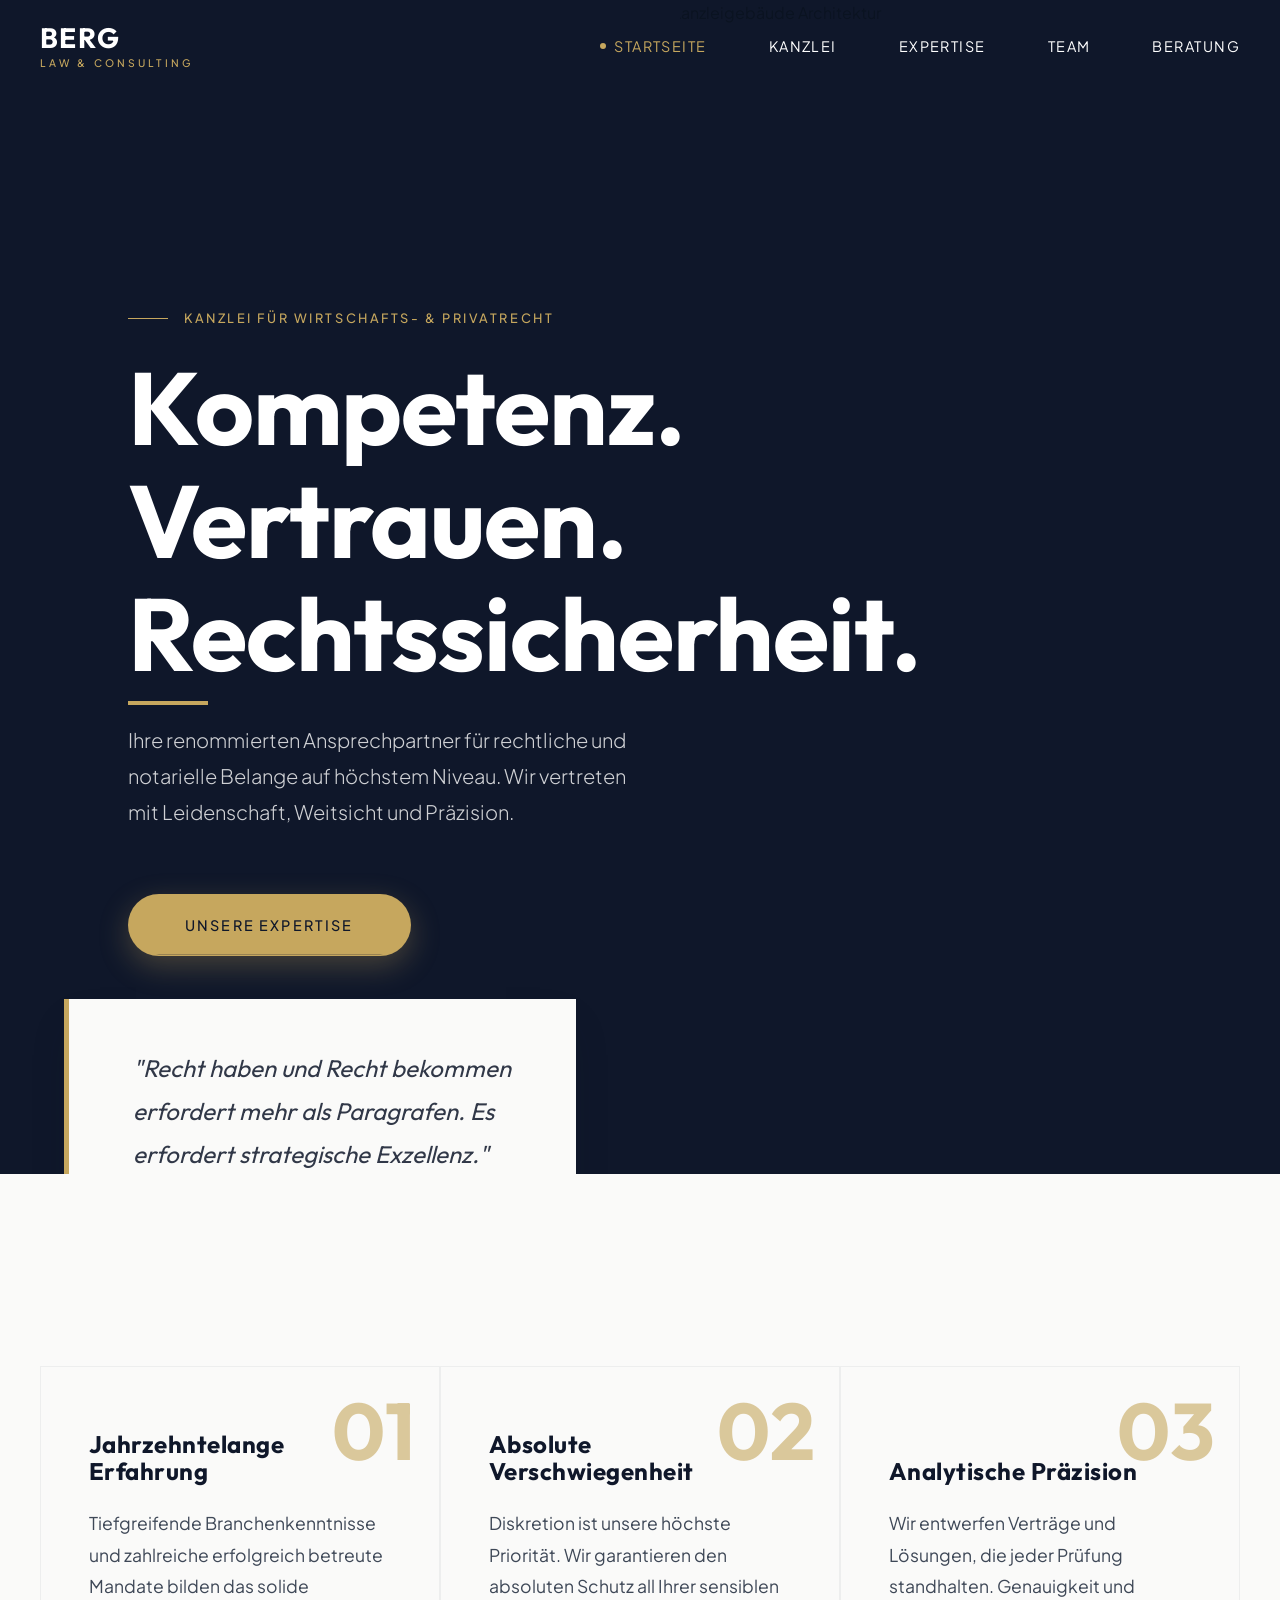
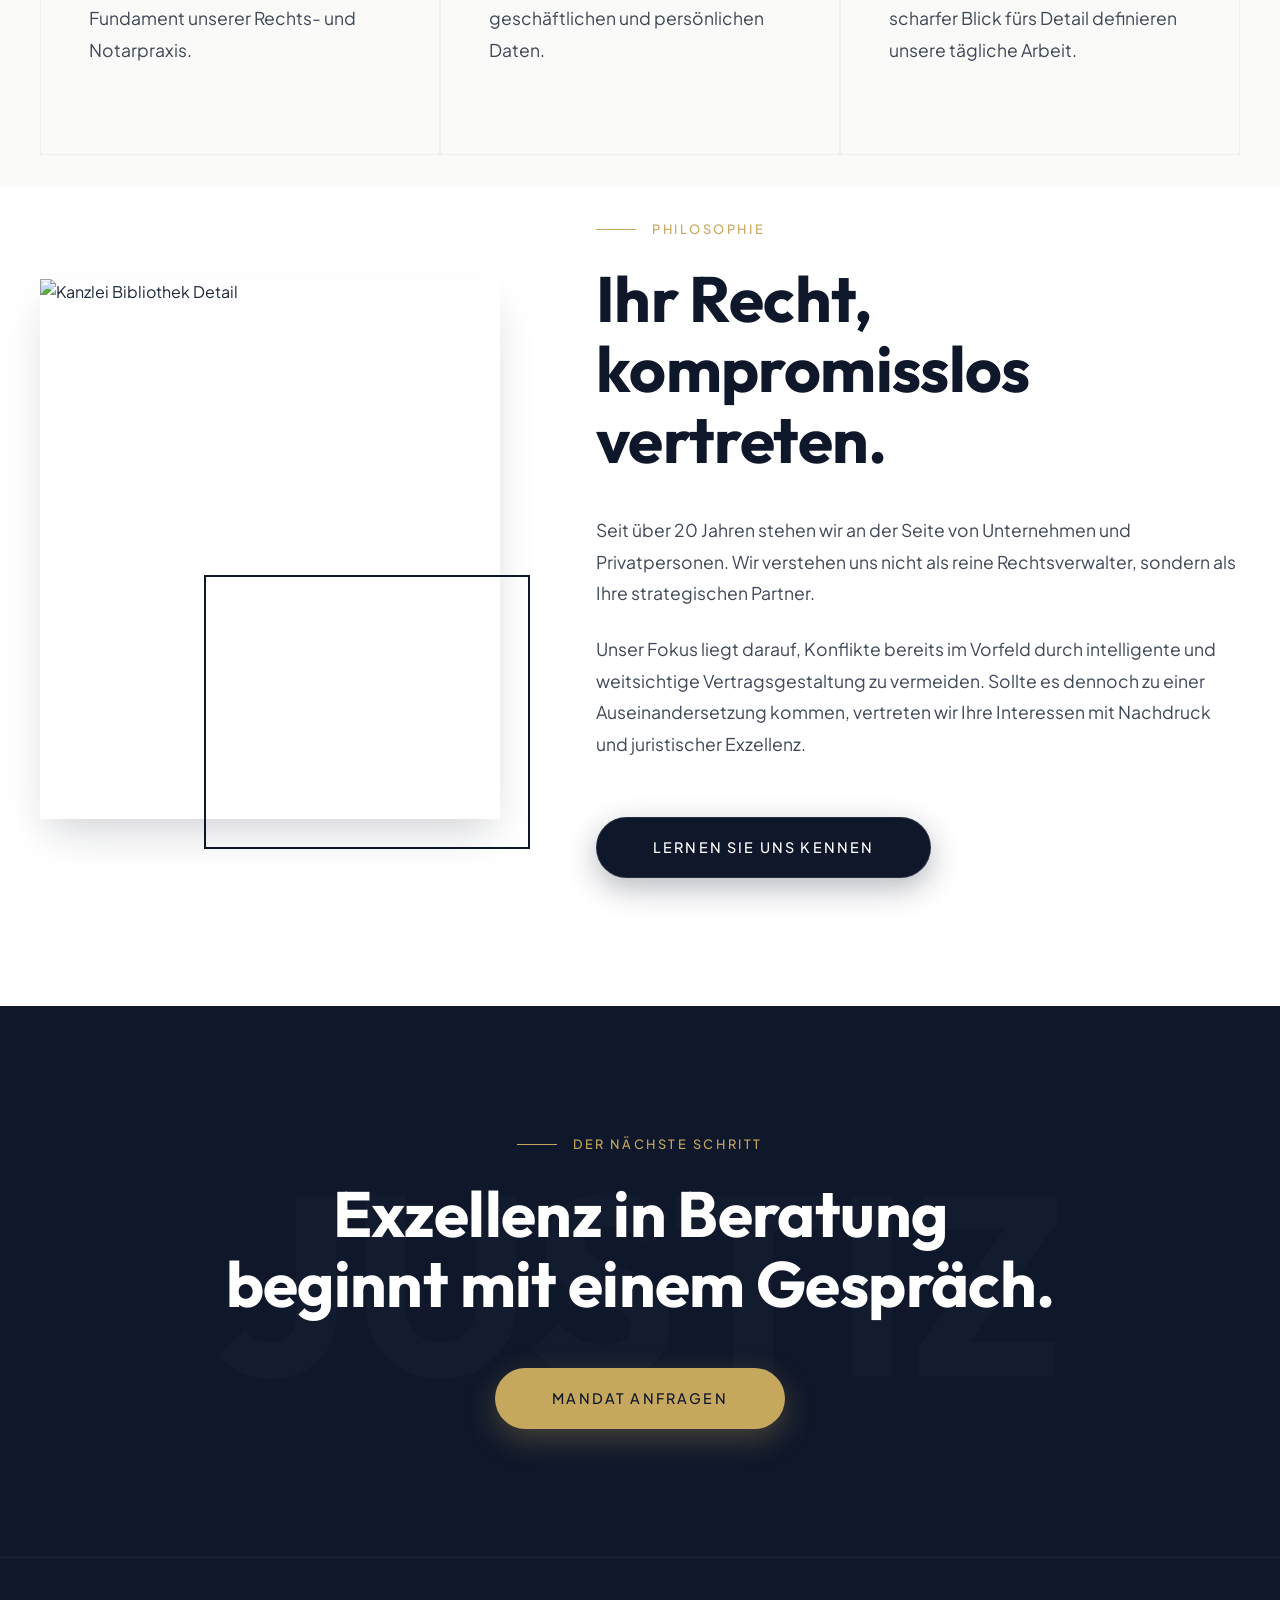
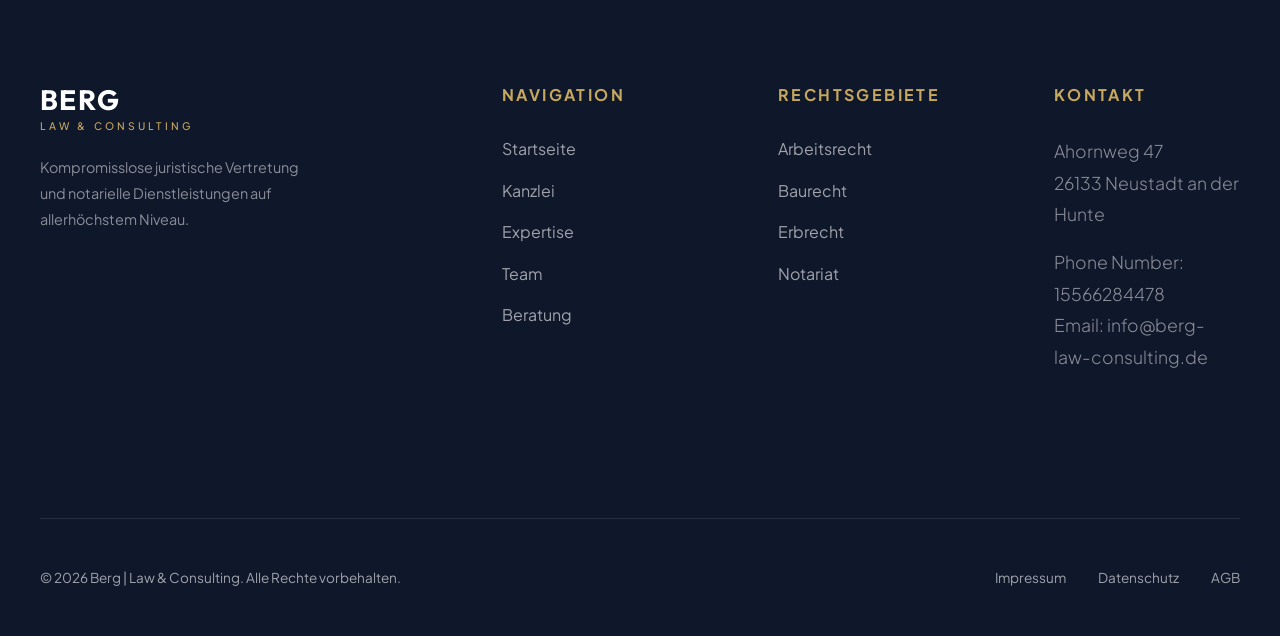
==== commit ddbf557f: "chore: update address across all pages" ====
--- a/index.html
+++ b/index.html
@@ -5,6 +5,7 @@
     <meta charset="UTF-8">
     <meta name="viewport" content="width=device-width, initial-scale=1.0">
     <title>Berg | Law & Consulting</title>
+    <link rel="icon" type="image/png" href="images/favicon.png">
     <meta name="description"
         content="Moderne und exzellente Rechtsanwalts- und Notarkanzlei. Kompetenz, Vertrauen und Rechtssicherheit auf höchstem Niveau.">
     <link rel="stylesheet" href="index.css">
@@ -413,7 +414,7 @@
                 <div class="footer-col">
                     <h4>Kontakt</h4>
                     <div class="footer-contact">
-                        <p>1 Hafenstraße<br>Uelzen, Niedersachsen</p>
+                        <p>Ahornweg 47<br>26133 Neustadt an der Hunte</p>
                         <p>Phone Number: 15566284478<br>Email: info@berg-law-consulting.de</p>
                     </div>
                 </div>
